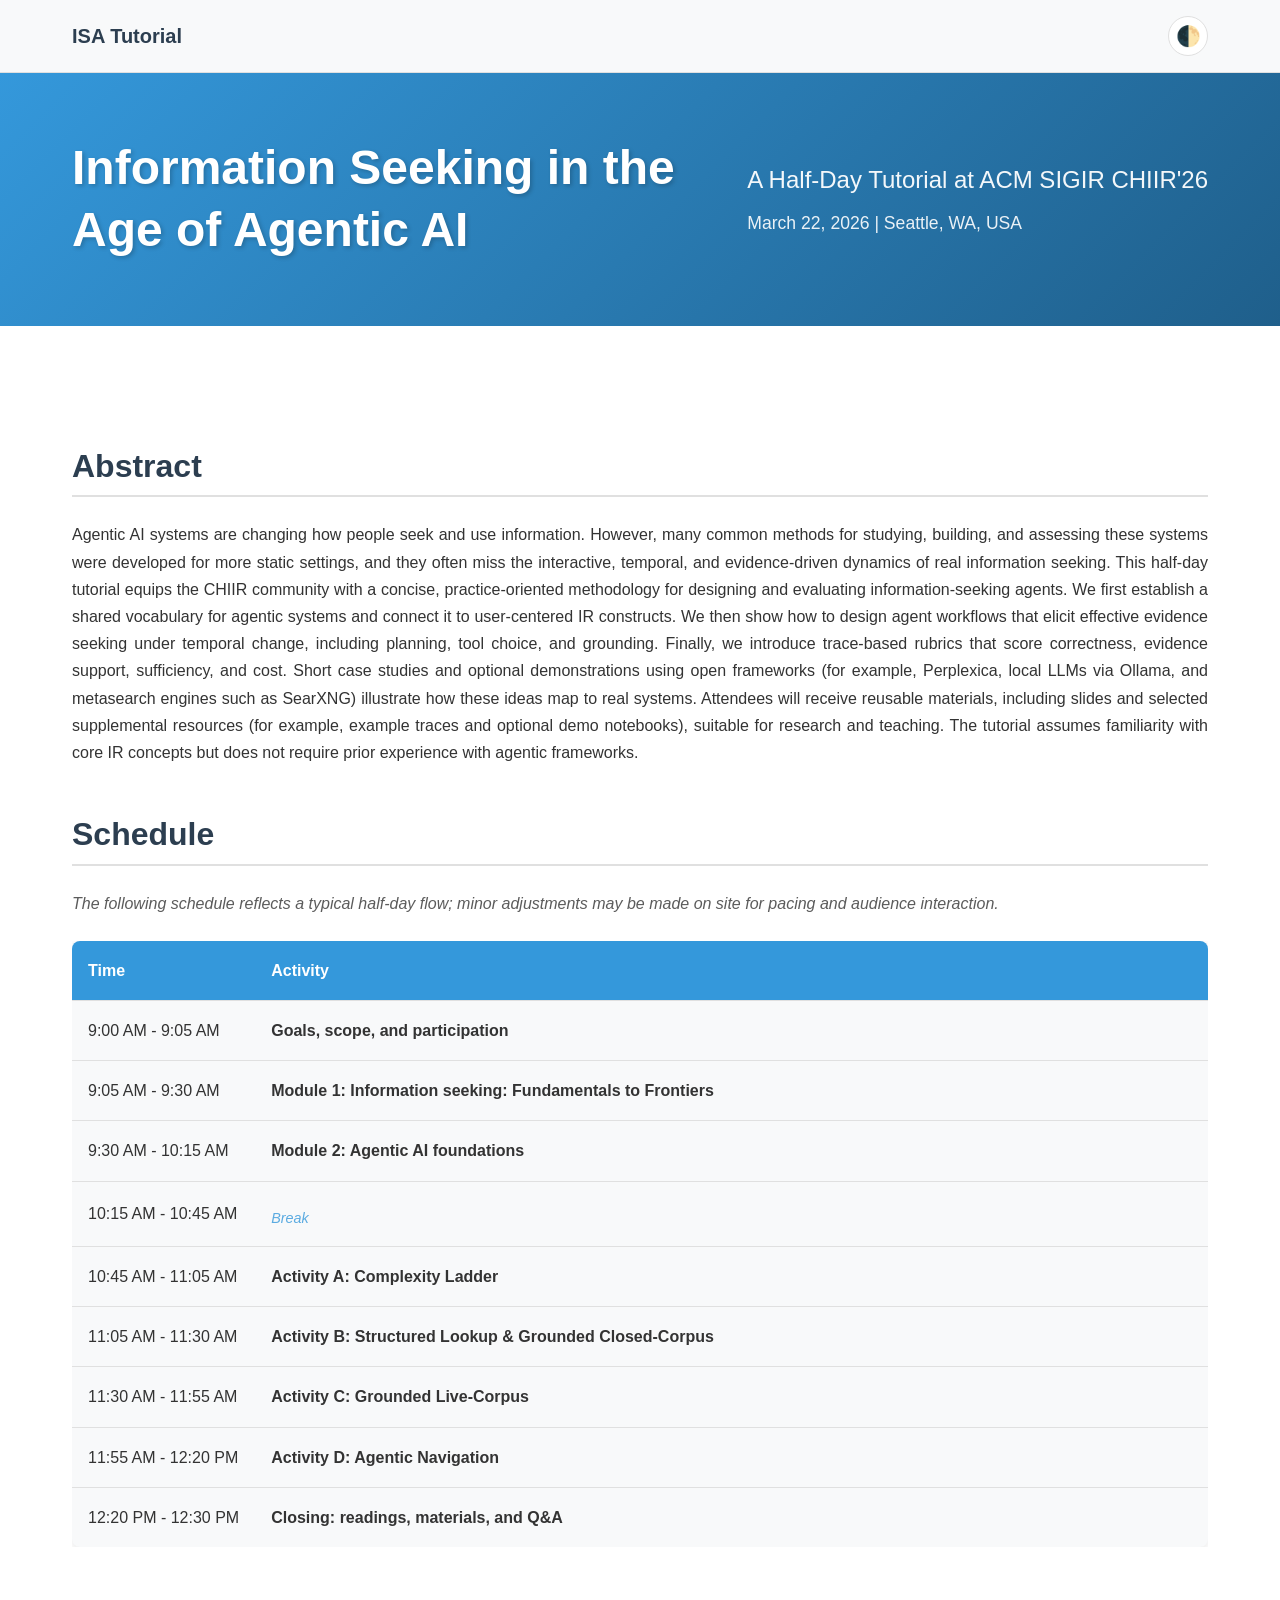
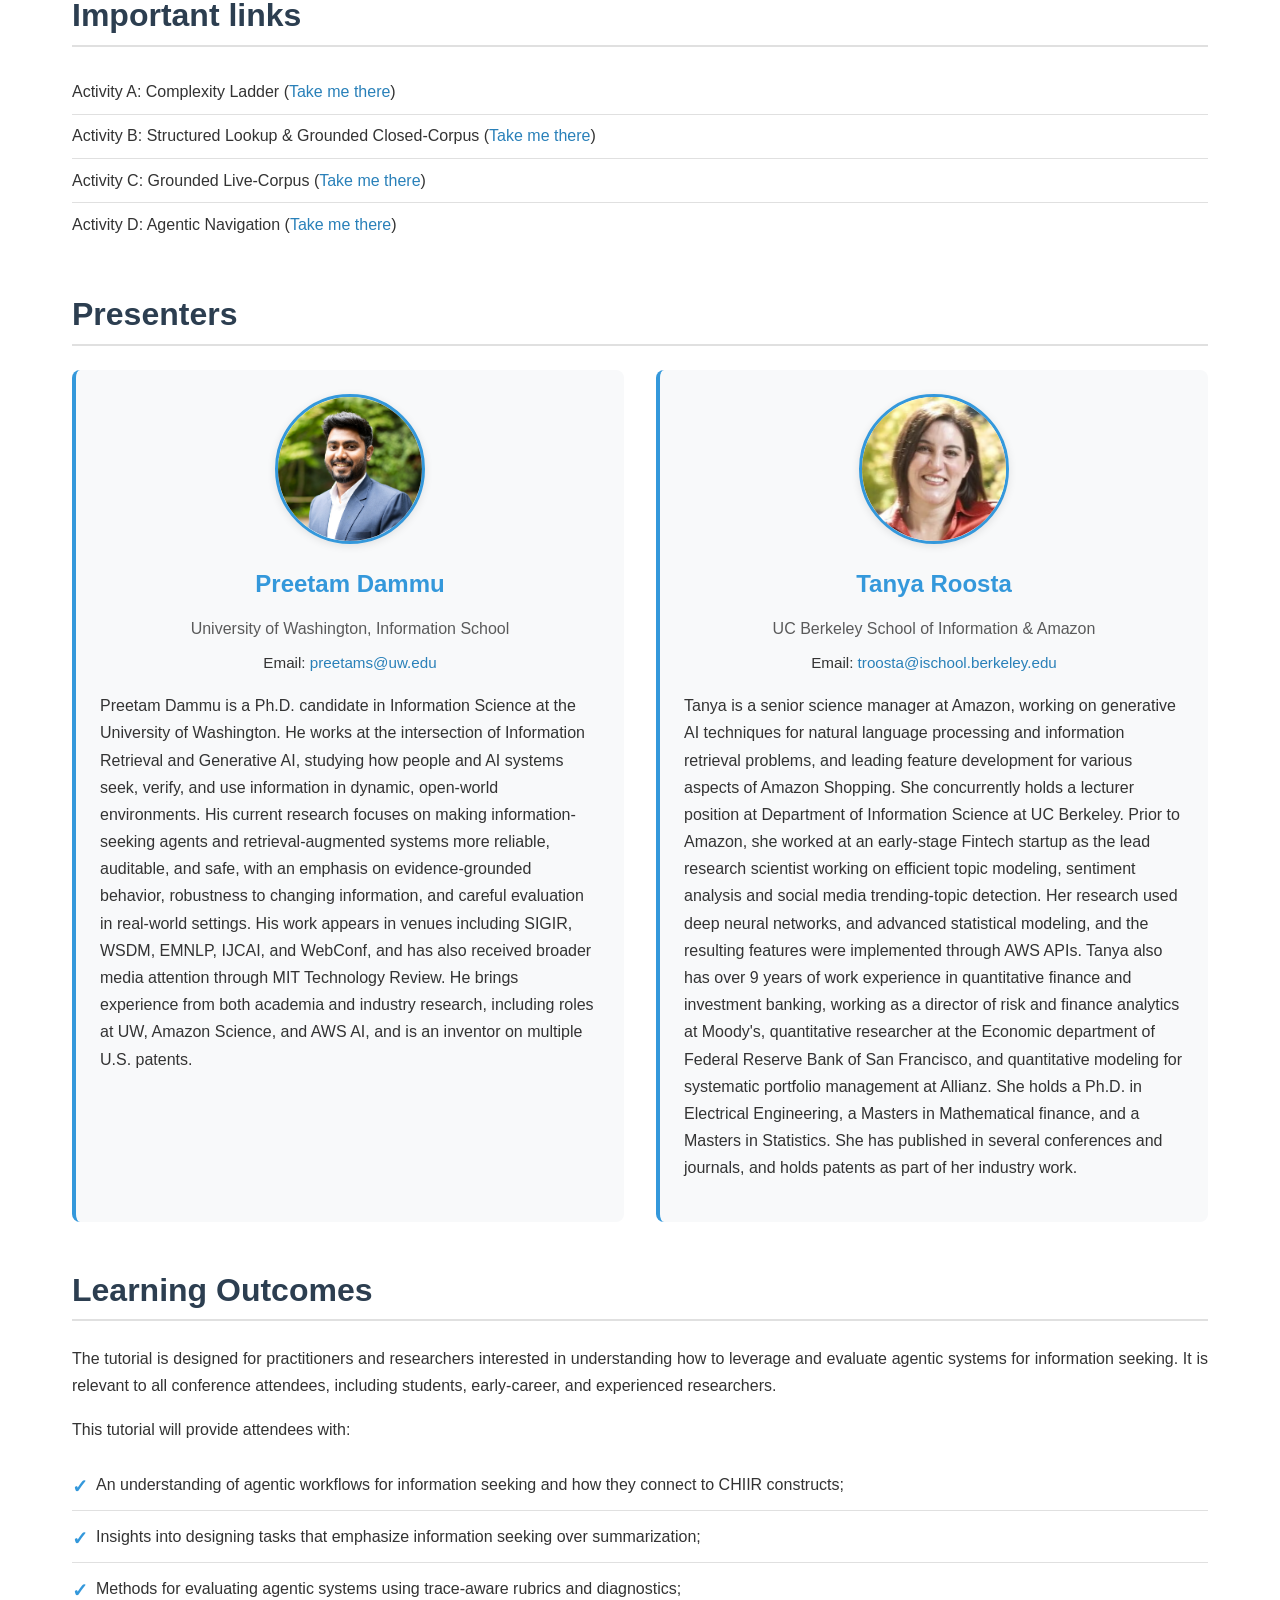
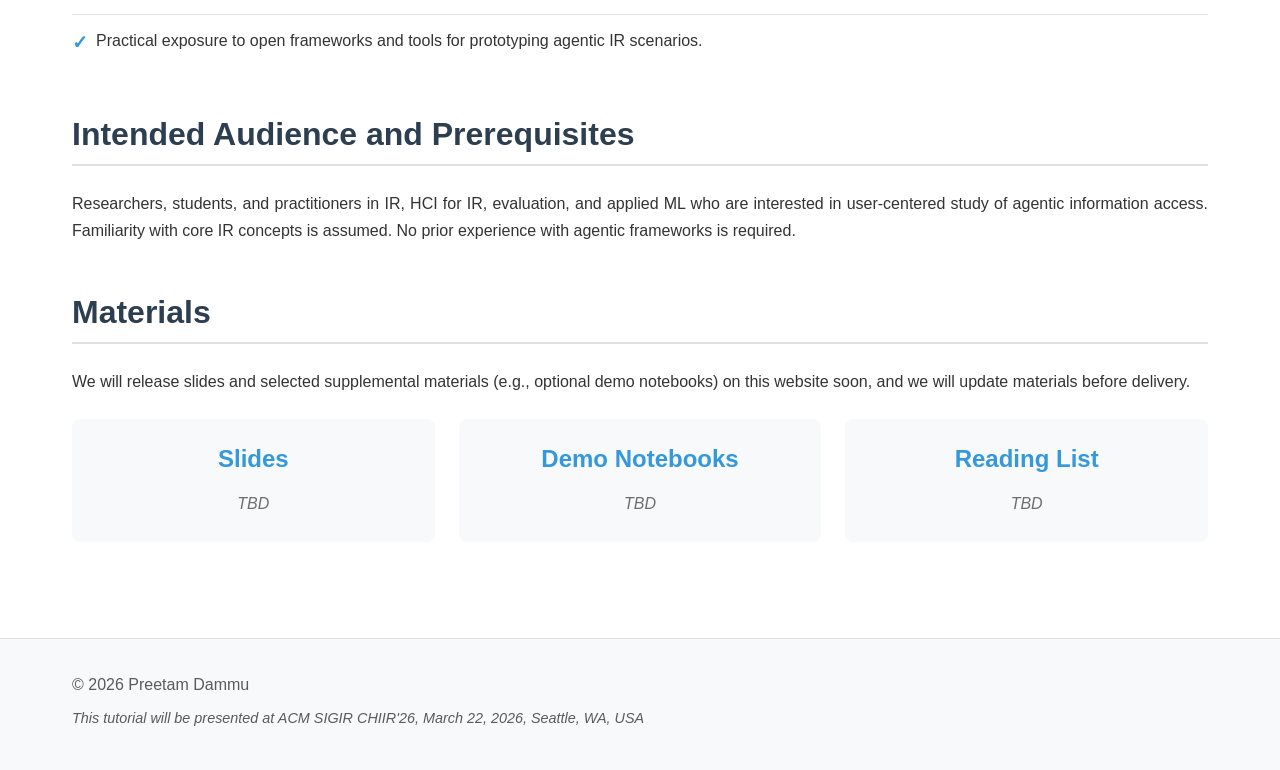
==== index.html @ a19566de "updates" ====
<!DOCTYPE html>
<html lang="en">
<head>
    <meta charset="UTF-8">
    <meta name="viewport" content="width=device-width, initial-scale=1.0">
    <meta name="description" content="Information Seeking in the Age of Agentic AI: A Half-Day Tutorial at ACM SIGIR CHIIR'26">
    <title>Information Seeking in the Age of Agentic AI | CHIIR'26 Tutorial</title>
    <link rel="stylesheet" href="css/style.css">
</head>
<body>
    <header>
        <nav class="navbar">
            <div class="container">
                <a href="index.html" class="logo">ISA Tutorial</a>
                <button class="theme-toggle" id="themeToggle" aria-label="Toggle dark mode">🌓</button>
            </div>
        </nav>
    </header>

    <main>
        <section class="hero">
            <div class="container">
                <div class="hero-content">
                    <div class="hero-left">
                        <h1>Information Seeking in the Age of Agentic AI</h1>
                    </div>
                    <div class="hero-right">
                        <p class="subtitle">A Half-Day Tutorial at ACM SIGIR CHIIR'26</p>
                        <p class="conference-info">March 22, 2026 | Seattle, WA, USA</p>
                    </div>
                </div>
            </div>
        </section>

        <section class="content">
            <div class="container">
                <section id="abstract" class="section">
                    <h2>Abstract</h2>
                    <p>Agentic AI systems are changing how people seek and use information. However, many common methods for studying, building, and assessing these systems were developed for more static settings, and they often miss the interactive, temporal, and evidence-driven dynamics of real information seeking. This half-day tutorial equips the CHIIR community with a concise, practice-oriented methodology for designing and evaluating information-seeking agents. We first establish a shared vocabulary for agentic systems and connect it to user-centered IR constructs. We then show how to design agent workflows that elicit effective evidence seeking under temporal change, including planning, tool choice, and grounding. Finally, we introduce trace-based rubrics that score correctness, evidence support, sufficiency, and cost. Short case studies and optional demonstrations using open frameworks (for example, Perplexica, local LLMs via Ollama, and metasearch engines such as SearXNG) illustrate how these ideas map to real systems. Attendees will receive reusable materials, including slides and selected supplemental resources (for example, example traces and optional demo notebooks), suitable for research and teaching. The tutorial assumes familiarity with core IR concepts but does not require prior experience with agentic frameworks.</p>
                </section>

                <section id="schedule" class="section">
                    <h2>Schedule</h2>
                    <p class="schedule-note">The following schedule reflects a typical half-day flow; minor adjustments may be made on site for pacing and audience interaction.</p>
                    <div class="schedule-table">
                        <table>
                            <thead>
                                <tr>
                                    <th>Time</th>
                                    <th>Activity</th>
                                </tr>
                            </thead>
                            <tbody>
                                <tr>
                                    <td>9:00 AM - 9:05 AM</td>
                                    <td><strong>Goals, scope, and participation</strong></td>
                                </tr>
                                <tr>
                                    <td>9:05 AM - 9:30 AM</td>
                                    <td><strong>Module 1: Information seeking: Fundamentals to Frontiers</strong></td>
                                </tr>
                                <tr>
                                    <td>9:30 AM - 10:15 AM</td>
                                    <td><strong>Module 2: Agentic AI foundations</strong></td>
                                </tr>
                                <tr>
                                    <td>10:15 AM - 10:45 AM</td>
                                    <td><em>Break</em></td>
                                </tr>
                                <tr>
                                    <td>10:45 AM - 11:05 AM</td>
                                    <td><strong>Activity A: Complexity Ladder</strong></td>
                                </tr>
                                <tr>
                                    <td>11:05 AM - 11:30 AM</td>
                                    <td><strong>Activity B: Structured Lookup &amp; Grounded Closed-Corpus</strong></td>
                                </tr>
                                <tr>
                                    <td>11:30 AM - 11:55 AM</td>
                                    <td><strong>Activity C: Grounded Live-Corpus</strong></td>
                                </tr>
                                <tr>
                                    <td>11:55 AM - 12:20 PM</td>
                                    <td><strong>Activity D: Agentic Navigation</strong></td>
                                </tr>
                                <tr>
                                    <td>12:20 PM - 12:30 PM</td>
                                    <td><strong>Closing: readings, materials, and Q&amp;A</strong></td>
                                </tr>
                            </tbody>
                        </table>
                    </div>
                </section>

                <section id="important-links" class="section">
                    <h2>Important links</h2>
                    <ul class="important-links-list">
                        <li>Activity A: Complexity Ladder (<a href="activity1.html" target="_blank" rel="noopener noreferrer">Take me there</a>)</li>
                        <li>Activity B: Structured Lookup &amp; Grounded Closed-Corpus (<a href="activity2.html" target="_blank" rel="noopener noreferrer">Take me there</a>)</li>
                        <li>Activity C: Grounded Live-Corpus (<a href="activity3.html" target="_blank" rel="noopener noreferrer">Take me there</a>)</li>
                        <li>Activity D: Agentic Navigation (<a href="activity4.html" target="_blank" rel="noopener noreferrer">Take me there</a>)</li>
                    </ul>
                </section>

                <section id="presenters" class="section">
                    <h2>Presenters</h2>
                    <div class="presenters-grid">
                        <div class="presenter">
                            <img src="bios/preetam_pic.jpg" alt="Preetam Dammu" class="presenter-photo">
                            <h3>Preetam Dammu</h3>
                            <p class="affiliation">University of Washington, Information School</p>
                            <p class="email">Email: <a href="mailto:preetams@uw.edu">preetams@uw.edu</a></p>
                            <p id="preetam-bio" class="bio-content">Preetam Dammu is a Ph.D. candidate in Information Science at the University of Washington. He works at the intersection of Information Retrieval and Generative AI, studying how people and AI systems seek, verify, and use information in dynamic, open-world environments. His current research focuses on making information-seeking agents and retrieval-augmented systems more reliable, auditable, and safe, with an emphasis on evidence-grounded behavior, robustness to changing information, and careful evaluation in real-world settings. His work appears in venues including SIGIR, WSDM, EMNLP, IJCAI, and WebConf, and has also received broader media attention through MIT Technology Review. He brings experience from both academia and industry research, including roles at UW, Amazon Science, and AWS AI, and is an inventor on multiple U.S. patents.</p>
                        </div>
                        <div class="presenter">
                            <img src="bios/tanya_pic.avif" alt="Tanya Roosta" class="presenter-photo">
                            <h3>Tanya Roosta</h3>
                            <p class="affiliation">UC Berkeley School of Information & Amazon</p>
                            <p class="email">Email: <a href="mailto:troosta@ischool.berkeley.edu">troosta@ischool.berkeley.edu</a></p>
                            <p id="tanya-bio" class="bio-content">Tanya is a senior science manager at Amazon, working on generative AI techniques for natural language processing and information retrieval problems, and leading feature development for various aspects of Amazon Shopping. She concurrently holds a lecturer position at Department of Information Science at UC Berkeley. Prior to Amazon, she worked at an early-stage Fintech startup as the lead research scientist working on efficient topic modeling, sentiment analysis and social media trending-topic detection. Her research used deep neural networks, and advanced statistical modeling, and the resulting features were implemented through AWS APIs. Tanya also has over 9 years of work experience in quantitative finance and investment banking, working as a director of risk and finance analytics at Moody's, quantitative researcher at the Economic department of Federal Reserve Bank of San Francisco, and quantitative modeling for systematic portfolio management at Allianz. She holds a Ph.D. in Electrical Engineering, a Masters in Mathematical finance, and a Masters in Statistics. She has published in several conferences and journals, and holds patents as part of her industry work.</p>
                        </div>
                    </div>
                </section>

                <section id="learning-outcomes" class="section">
                    <h2>Learning Outcomes</h2>
                    <p>The tutorial is designed for practitioners and researchers interested in understanding how to leverage and evaluate agentic systems for information seeking. It is relevant to all conference attendees, including students, early-career, and experienced researchers.</p>
                    <p>This tutorial will provide attendees with:</p>
                    <ul class="outcomes-list">
                        <li>An understanding of agentic workflows for information seeking and how they connect to CHIIR constructs;</li>
                        <li>Insights into designing tasks that emphasize information seeking over summarization;</li>
                        <li>Methods for evaluating agentic systems using trace-aware rubrics and diagnostics;</li>
                        <li>Practical exposure to open frameworks and tools for prototyping agentic IR scenarios.</li>
                    </ul>
                </section>

                <section id="audience" class="section">
                    <h2>Intended Audience and Prerequisites</h2>
                    <p>Researchers, students, and practitioners in IR, HCI for IR, evaluation, and applied ML who are interested in user-centered study of agentic information access. Familiarity with core IR concepts is assumed. No prior experience with agentic frameworks is required.</p>
                </section>

                <section id="materials" class="section">
                    <h2>Materials</h2>
                    <p>We will release slides and selected supplemental materials (e.g., optional demo notebooks) on this website soon, and we will update materials before delivery.</p>
                    <div class="materials-list">
                        <div class="material-item">
                            <h3>Slides</h3>
                            <p><em>TBD</em></p>
                        </div>
                        <div class="material-item">
                            <h3>Demo Notebooks</h3>
                            <p><em>TBD</em></p>
                        </div>
                        <div class="material-item">
                            <h3>Reading List</h3>
                            <p><em>TBD</em></p>
                        </div>
                    </div>
                </section>
            </div>
        </section>
    </main>

    <footer>
        <div class="container">
            <p>&copy; 2026 Preetam Dammu</p>
            <p class="acknowledgment">This tutorial will be presented at ACM SIGIR CHIIR'26, March 22, 2026, Seattle, WA, USA</p>
        </div>
    </footer>

    <script>
        // Dark mode toggle
        const themeToggle = document.getElementById('themeToggle');
        const prefersDark = window.matchMedia('(prefers-color-scheme: dark)').matches;
        const storedTheme = localStorage.getItem('theme');
        
        // Set initial theme
        if (storedTheme) {
            document.body.classList.toggle('dark-mode', storedTheme === 'dark');
        } else if (prefersDark) {
            document.body.classList.add('dark-mode');
        }
        
        themeToggle.addEventListener('click', () => {
            document.body.classList.toggle('dark-mode');
            const isDark = document.body.classList.contains('dark-mode');
            localStorage.setItem('theme', isDark ? 'dark' : 'light');
        });

    </script>
</body>
</html>
---- css/style.css ----
/* CSS Variables for theming */
:root {
    --primary-color: #2c3e50;
    --secondary-color: #3498db;
    --accent-color: #e74c3c;
    --text-color: #333;
    --bg-color: #ffffff;
    --bg-secondary: #f8f9fa;
    --border-color: #e0e0e0;
    --link-color: #2980b9;
    --link-hover: #1f5f8b;
    --shadow: rgba(0, 0, 0, 0.1);
    --shadow-hover: rgba(0, 0, 0, 0.15);
    --transition: all 0.3s ease;
}

/* Dark mode variables */
.dark-mode {
    --primary-color: #ecf0f1;
    --secondary-color: #3498db;
    --accent-color: #e74c3c;
    --text-color: #e0e0e0;
    --bg-color: #1a1a1a;
    --bg-secondary: #2d2d2d;
    --border-color: #404040;
    --link-color: #5dade2;
    --link-hover: #85c1e9;
    --shadow: rgba(0, 0, 0, 0.3);
    --shadow-hover: rgba(0, 0, 0, 0.4);
}

/* Reset and base styles */
* {
    margin: 0;
    padding: 0;
    box-sizing: border-box;
}

html {
    scroll-behavior: smooth;
}

body {
    font-family: -apple-system, BlinkMacSystemFont, 'Segoe UI', 'Roboto', 'Oxygen', 'Ubuntu', 'Cantarell', 'Fira Sans', 'Droid Sans', 'Helvetica Neue', sans-serif;
    line-height: 1.7;
    color: var(--text-color);
    background-color: var(--bg-color);
    transition: background-color 0.3s ease, color 0.3s ease;
}

/* Typography */
h1, h2, h3, h4, h5, h6 {
    color: var(--primary-color);
    font-weight: 600;
    line-height: 1.3;
    margin-bottom: 1rem;
    transition: color 0.3s ease;
}

h1 {
    font-size: 2.5rem;
    margin-bottom: 0.5rem;
}

h2 {
    font-size: 2rem;
    margin-top: 2.5rem;
    margin-bottom: 1.5rem;
    padding-bottom: 0.5rem;
    border-bottom: 2px solid var(--border-color);
}

h3 {
    font-size: 1.5rem;
    margin-top: 1.5rem;
    margin-bottom: 1rem;
}

p {
    margin-bottom: 1rem;
    text-align: justify;
}

a {
    color: var(--link-color);
    text-decoration: none;
    transition: var(--transition);
}

a:hover {
    color: var(--link-hover);
    text-decoration: underline;
}

em {
    font-style: italic;
    color: var(--secondary-color);
}

/* Container */
.container {
    max-width: 1200px;
    margin: 0 auto;
    padding: 0 2rem;
}

/* Navigation */
.navbar {
    background-color: var(--bg-secondary);
    border-bottom: 1px solid var(--border-color);
    padding: 1rem 0;
    position: sticky;
    top: 0;
    z-index: 100;
    backdrop-filter: blur(10px);
    transition: var(--transition);
}

.navbar .container {
    display: flex;
    justify-content: space-between;
    align-items: center;
}

.logo {
    font-size: 1.25rem;
    font-weight: 700;
    color: var(--primary-color);
    text-decoration: none;
}

.theme-toggle {
    background: var(--bg-color);
    border: 1px solid var(--border-color);
    border-radius: 50%;
    width: 2.5rem;
    height: 2.5rem;
    font-size: 1.25rem;
    cursor: pointer;
    transition: var(--transition);
    display: flex;
    align-items: center;
    justify-content: center;
}

.theme-toggle:hover {
    background: var(--bg-secondary);
    transform: rotate(15deg);
}

/* Hero section */
.hero {
    background: linear-gradient(135deg, var(--secondary-color) 0%, #1f5f8b 100%);
    color: white;
    padding: 4rem 0;
    margin-bottom: 3rem;
}

.hero-content {
    display: flex;
    justify-content: space-between;
    align-items: center;
    gap: 3rem;
}

.hero-left {
    flex: 1;
}

.hero-right {
    flex: 0 0 auto;
    text-align: right;
}

.hero h1 {
    color: white;
    font-size: 3rem;
    margin-bottom: 0;
    text-shadow: 2px 2px 4px rgba(0, 0, 0, 0.2);
}

.hero .subtitle {
    font-size: 1.5rem;
    margin-bottom: 0.5rem;
    opacity: 0.95;
}

.hero .conference-info {
    font-size: 1.1rem;
    opacity: 0.9;
    margin-bottom: 0;
}

/* Content sections */
.content {
    padding: 2rem 0;
}

.section {
    margin-bottom: 3rem;
}

.section:last-child {
    margin-bottom: 0;
}

/* Presenters grid */
.presenters-grid {
    display: grid;
    grid-template-columns: repeat(auto-fit, minmax(300px, 1fr));
    gap: 2rem;
    margin-top: 1.5rem;
}

.presenter {
    background: var(--bg-secondary);
    padding: 1.5rem;
    border-radius: 8px;
    border-left: 4px solid var(--secondary-color);
    transition: var(--transition);
    text-align: center;
}

.presenter:hover {
    box-shadow: 0 4px 12px var(--shadow);
    transform: translateY(-2px);
}

.presenter-photo {
    width: 150px;
    height: 150px;
    border-radius: 50%;
    object-fit: cover;
    display: block;
    margin: 0 auto 1.5rem auto;
    border: 3px solid var(--secondary-color);
    box-shadow: 0 2px 8px var(--shadow);
}

.presenter h3 {
    margin-top: 0;
    color: var(--secondary-color);
    text-align: center;
}

.presenter .affiliation {
    font-weight: 500;
    color: var(--text-color);
    opacity: 0.8;
    margin-bottom: 0.5rem;
    text-align: center;
}

.presenter .email {
    margin-bottom: 1rem;
    font-size: 0.95rem;
    text-align: center;
}

.presenter .bio-content {
    text-align: left;
}

/* Learning outcomes */
.outcomes-list {
    list-style: none;
    padding-left: 0;
    margin-top: 1rem;
}

.outcomes-list li {
    padding: 0.75rem 0;
    padding-left: 1.5rem;
    position: relative;
    border-bottom: 1px solid var(--border-color);
}

.outcomes-list li:last-child {
    border-bottom: none;
}

.outcomes-list li::before {
    content: "✓";
    position: absolute;
    left: 0;
    color: var(--secondary-color);
    font-weight: bold;
    font-size: 1.2rem;
}

/* Important links */
.important-links-list {
    list-style: none;
    padding-left: 0;
    margin: 1rem 0 0;
}

.important-links-list li {
    padding: 0.6rem 0;
    border-bottom: 1px solid var(--border-color);
    line-height: 1.5;
}

.important-links-list li:last-child {
    border-bottom: none;
}

/* Modules */
.module {
    background: var(--bg-secondary);
    padding: 1.5rem;
    margin-bottom: 1.5rem;
    border-radius: 8px;
    border-left: 4px solid var(--secondary-color);
    transition: var(--transition);
}

.module:hover {
    box-shadow: 0 2px 8px var(--shadow);
}

.module h3 {
    margin-top: 0;
    color: var(--secondary-color);
}

/* Schedule table */
.schedule-note {
    margin-bottom: 1.5rem;
    font-style: italic;
    color: var(--text-color);
    opacity: 0.8;
}

.schedule-table {
    overflow-x: auto;
    margin-top: 1.5rem;
}

table {
    width: 100%;
    border-collapse: collapse;
    background: var(--bg-secondary);
    border-radius: 8px;
    overflow: hidden;
    box-shadow: 0 2px 8px var(--shadow);
}

thead {
    background: var(--secondary-color);
    color: white;
}

th {
    padding: 1rem;
    text-align: left;
    font-weight: 600;
}

td {
    padding: 1rem;
    border-top: 1px solid var(--border-color);
}

tbody tr {
    transition: var(--transition);
}

tbody tr:hover {
    background: var(--bg-color);
}

tbody tr td:first-child {
    font-weight: 500;
    white-space: nowrap;
    width: 150px;
}

tbody em {
    display: block;
    margin-top: 0.5rem;
    font-size: 0.9rem;
    opacity: 0.8;
    font-style: italic;
}

/* Activities */
.activity {
    background: var(--bg-secondary);
    padding: 1.5rem;
    margin-bottom: 1.5rem;
    border-radius: 8px;
    border-left: 4px solid var(--accent-color);
}

.activity h3 {
    margin-top: 0;
    color: var(--accent-color);
}

/* Materials */
.materials-list {
    display: grid;
    grid-template-columns: repeat(auto-fit, minmax(250px, 1fr));
    gap: 1.5rem;
    margin-top: 1.5rem;
}

.material-item {
    background: var(--bg-secondary);
    padding: 1.5rem;
    border-radius: 8px;
    text-align: center;
    transition: var(--transition);
}

.material-item:hover {
    box-shadow: 0 4px 12px var(--shadow);
    transform: translateY(-2px);
}

.material-item h3 {
    margin-top: 0;
    color: var(--secondary-color);
}

.material-item p {
    margin-bottom: 0;
    text-align: center;
}

.material-item em {
    color: var(--text-color);
    opacity: 0.7;
    display: block;
    text-align: center;
}

/* Footer */
footer {
    background: var(--bg-secondary);
    border-top: 1px solid var(--border-color);
    padding: 2rem 0;
    margin-top: 4rem;
    text-align: center;
}

footer p {
    margin-bottom: 0.5rem;
    color: var(--text-color);
    opacity: 0.8;
}

footer .acknowledgment {
    font-size: 0.9rem;
    font-style: italic;
}

/* Responsive design */
@media (max-width: 768px) {
    .container {
        padding: 0 1rem;
    }

    .hero-content {
        flex-direction: column;
        text-align: center;
        gap: 2rem;
    }

    .hero-right {
        text-align: center;
    }

    .hero h1 {
        font-size: 2rem;
    }

    .hero .subtitle {
        font-size: 1.25rem;
    }

    h2 {
        font-size: 1.75rem;
    }

    h3 {
        font-size: 1.25rem;
    }

    .presenters-grid {
        grid-template-columns: 1fr;
    }

    .presenter-photo {
        width: 120px;
        height: 120px;
    }

    .materials-list {
        grid-template-columns: 1fr;
    }

    table {
        font-size: 0.9rem;
    }

    tbody tr td:first-child {
        width: 100px;
    }
}

@media (max-width: 480px) {
    .hero {
        padding: 2rem 0;
    }

    .hero h1 {
        font-size: 1.75rem;
    }

    .hero .subtitle {
        font-size: 1.1rem;
    }

    table {
        font-size: 0.85rem;
    }

    th, td {
        padding: 0.75rem 0.5rem;
    }
}

/* Print styles */
@media print {
    .navbar,
    .theme-toggle,
    footer {
        display: none;
    }

    .hero {
        background: white;
        color: black;
        border-bottom: 2px solid black;
    }

    .hero h1 {
        color: black;
        text-shadow: none;
    }

    a {
        color: black;
        text-decoration: underline;
    }
}
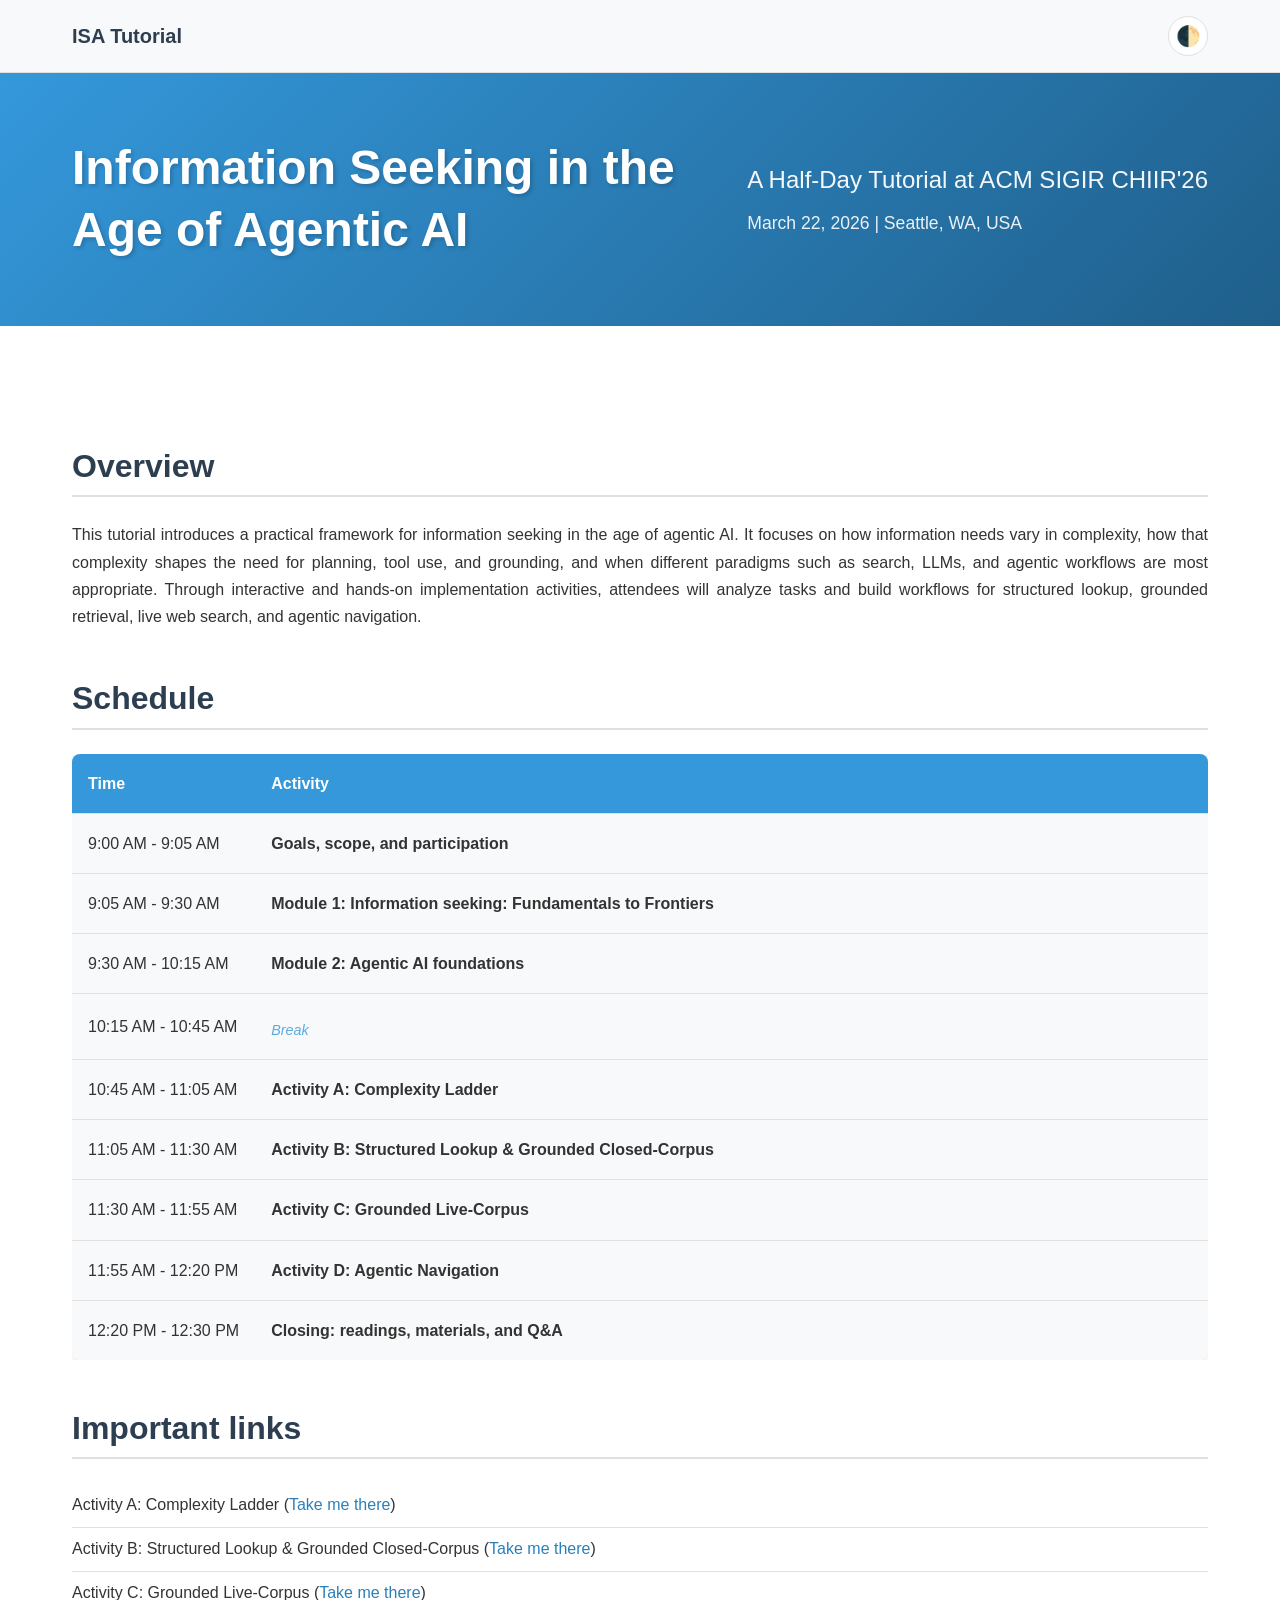
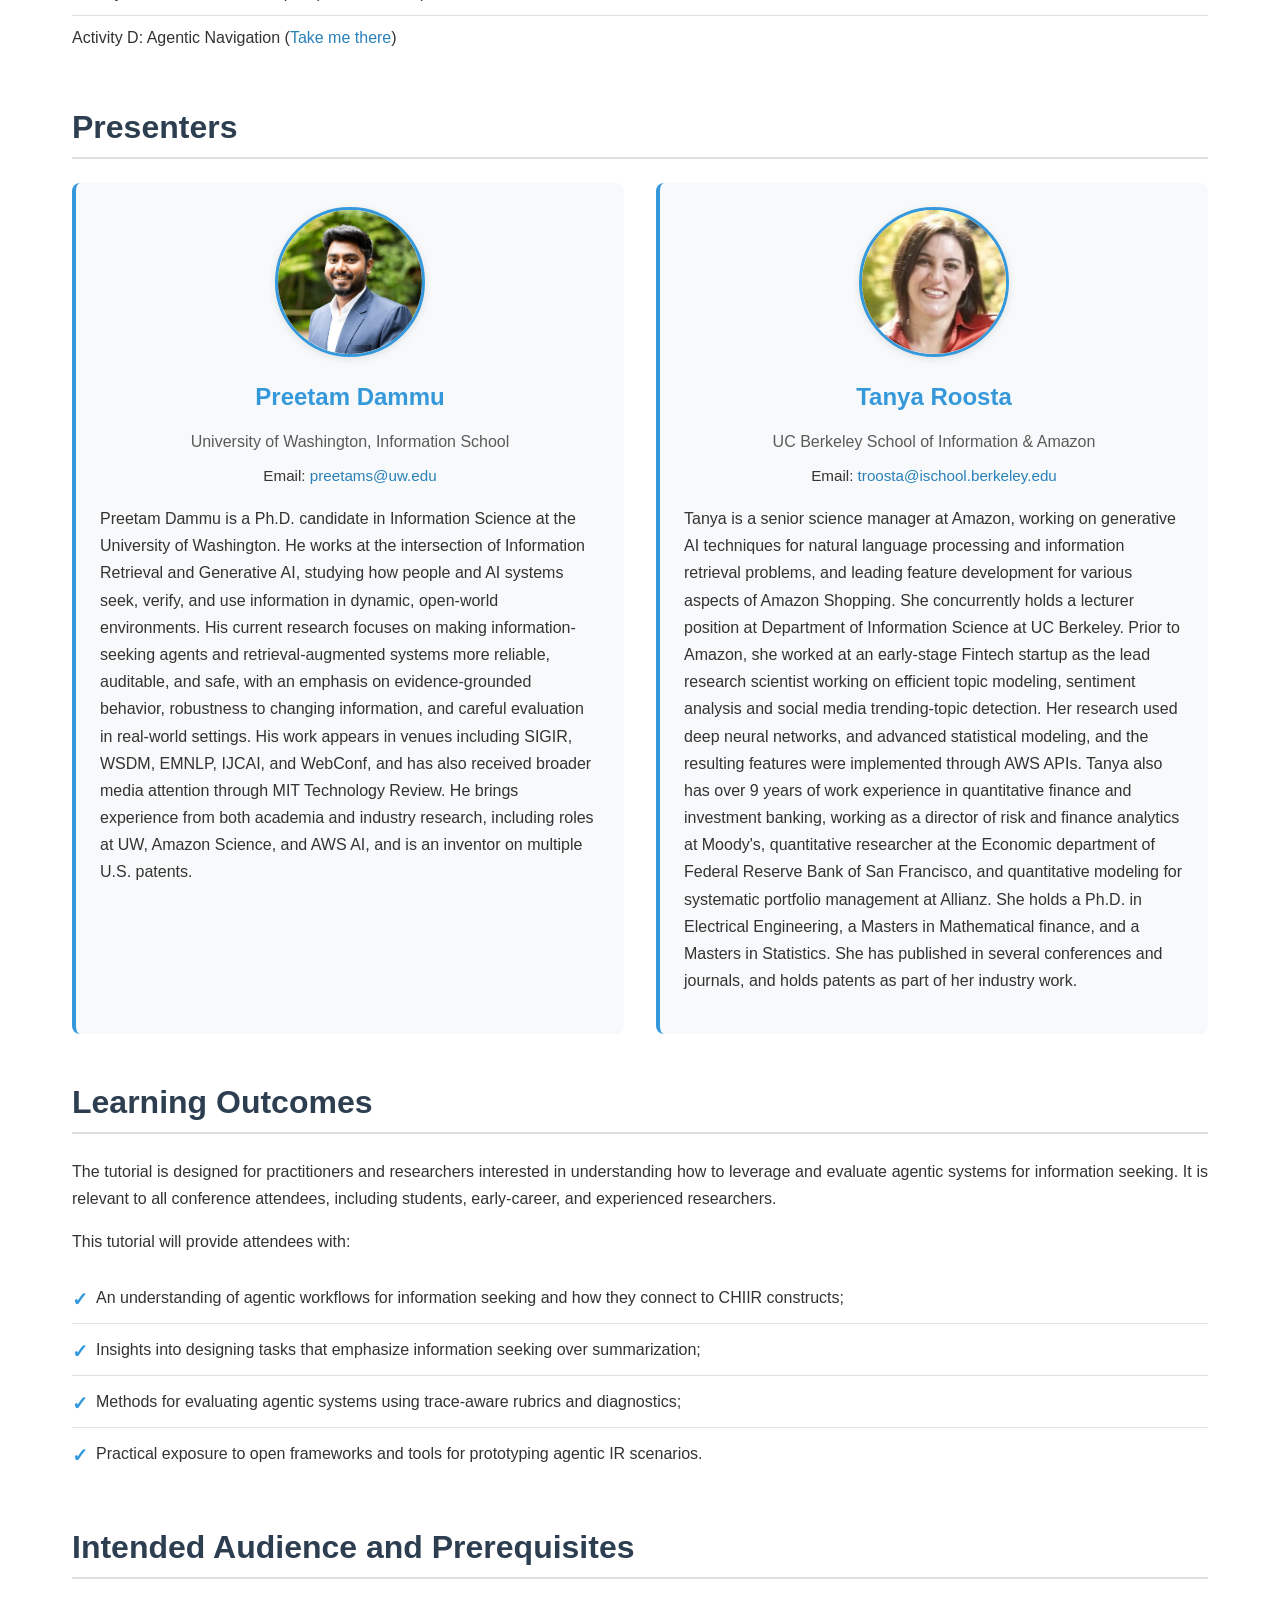
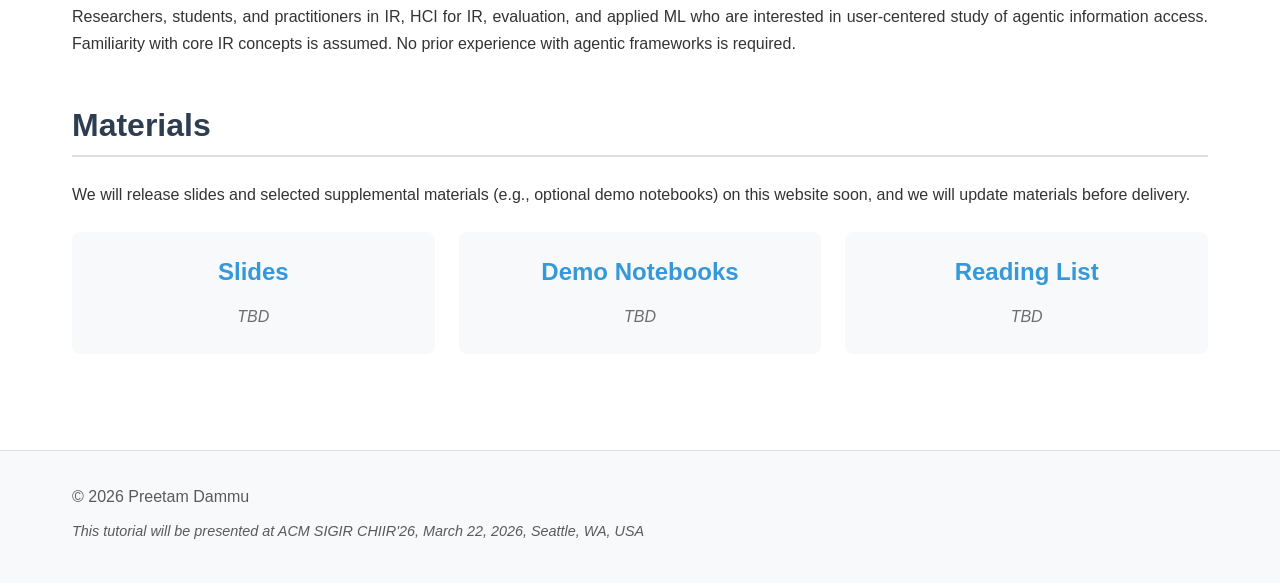
==== commit 94a88520: "updates" ====
--- a/index.html
+++ b/index.html
@@ -35,13 +35,12 @@
         <section class="content">
             <div class="container">
                 <section id="abstract" class="section">
-                    <h2>Abstract</h2>
-                    <p>Agentic AI systems are changing how people seek and use information. However, many common methods for studying, building, and assessing these systems were developed for more static settings, and they often miss the interactive, temporal, and evidence-driven dynamics of real information seeking. This half-day tutorial equips the CHIIR community with a concise, practice-oriented methodology for designing and evaluating information-seeking agents. We first establish a shared vocabulary for agentic systems and connect it to user-centered IR constructs. We then show how to design agent workflows that elicit effective evidence seeking under temporal change, including planning, tool choice, and grounding. Finally, we introduce trace-based rubrics that score correctness, evidence support, sufficiency, and cost. Short case studies and optional demonstrations using open frameworks (for example, Perplexica, local LLMs via Ollama, and metasearch engines such as SearXNG) illustrate how these ideas map to real systems. Attendees will receive reusable materials, including slides and selected supplemental resources (for example, example traces and optional demo notebooks), suitable for research and teaching. The tutorial assumes familiarity with core IR concepts but does not require prior experience with agentic frameworks.</p>
+                    <h2>Overview</h2>
+                    <p>This tutorial introduces a practical framework for information seeking in the age of agentic AI. It focuses on how information needs vary in complexity, how that complexity shapes the need for planning, tool use, and grounding, and when different paradigms such as search, LLMs, and agentic workflows are most appropriate. Through interactive and hands-on implementation activities, attendees will analyze tasks and build workflows for structured lookup, grounded retrieval, live web search, and agentic navigation.</p>
                 </section>
 
                 <section id="schedule" class="section">
                     <h2>Schedule</h2>
-                    <p class="schedule-note">The following schedule reflects a typical half-day flow; minor adjustments may be made on site for pacing and audience interaction.</p>
                     <div class="schedule-table">
                         <table>
                             <thead>
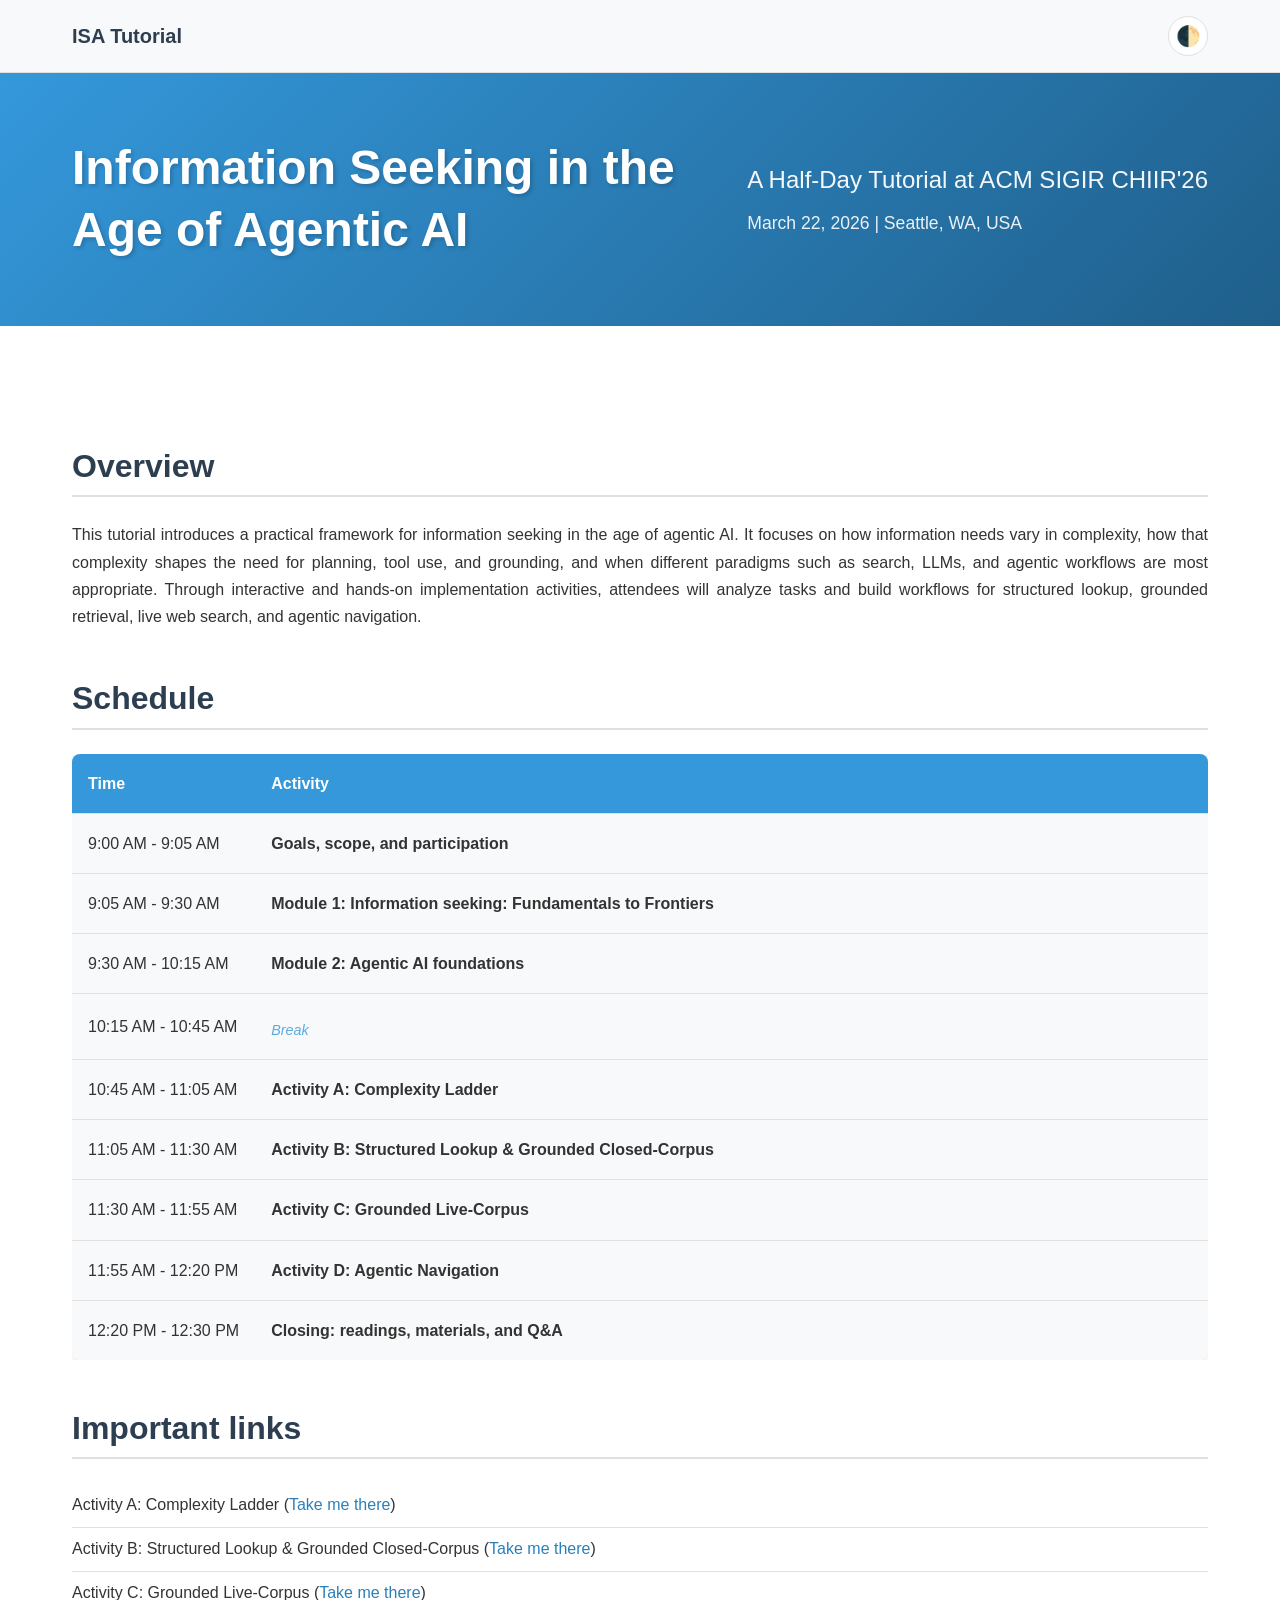
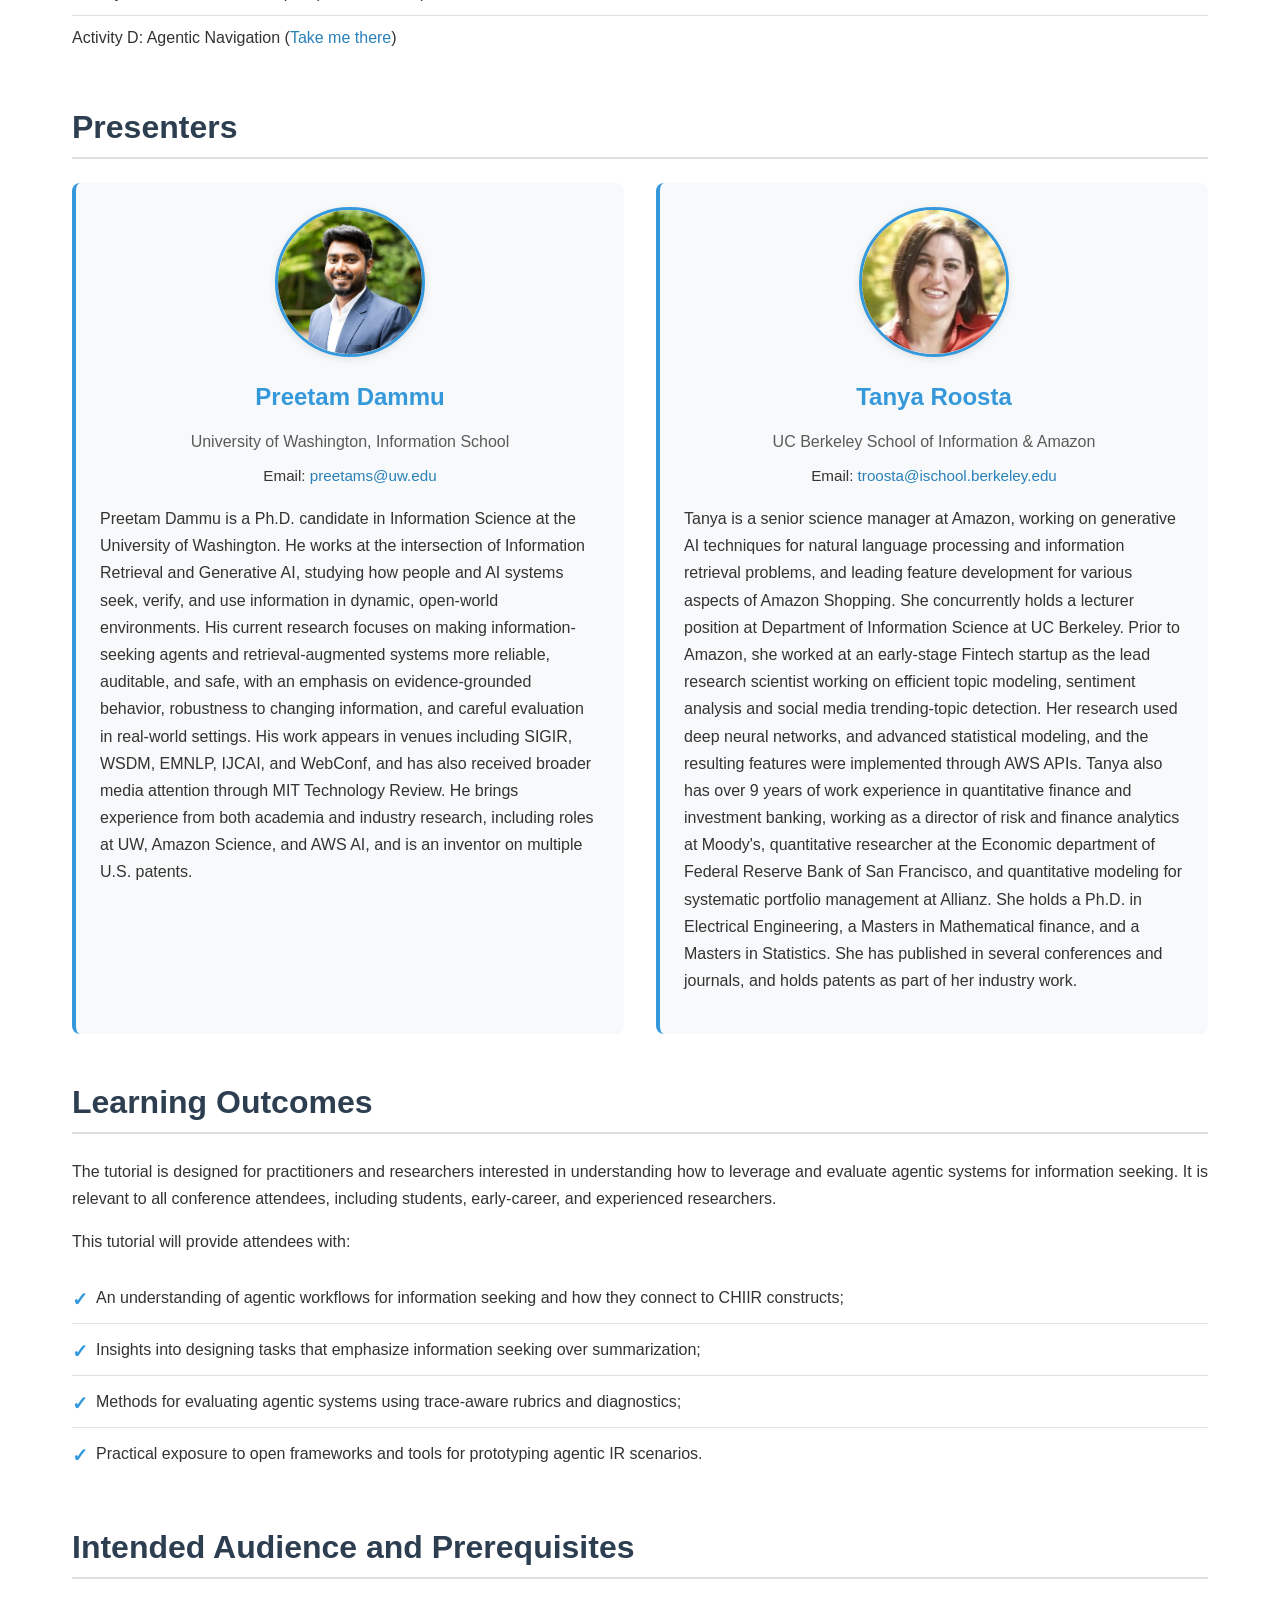
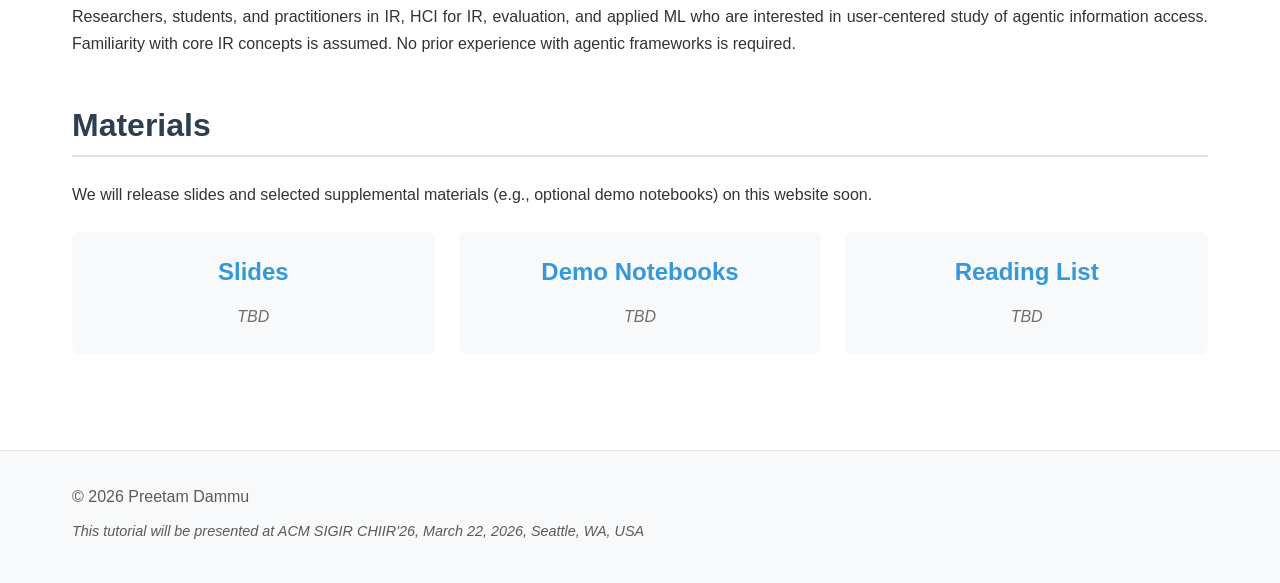
==== commit c663d3e2: "Added Activity 2" ====
--- a/index.html
+++ b/index.html
@@ -140,7 +140,7 @@
 
                 <section id="materials" class="section">
                     <h2>Materials</h2>
-                    <p>We will release slides and selected supplemental materials (e.g., optional demo notebooks) on this website soon, and we will update materials before delivery.</p>
+                    <p>We will release slides and selected supplemental materials (e.g., optional demo notebooks) on this website soon.</p>
                     <div class="materials-list">
                         <div class="material-item">
                             <h3>Slides</h3>
--- a/css/style.css
+++ b/css/style.css
@@ -436,6 +436,33 @@
     text-align: center;
 }
 
+/* Activity launch bar (Colab badge + runtime note) */
+.activity-launch {
+    display: flex;
+    align-items: center;
+    gap: 1rem;
+    margin: 1.5rem 0 2rem;
+    flex-wrap: wrap;
+}
+
+.colab-badge-link {
+    display: inline-flex;
+    align-items: center;
+    text-decoration: none;
+    transition: var(--transition);
+}
+
+.colab-badge-link:hover {
+    opacity: 0.85;
+    transform: translateY(-1px);
+}
+
+.activity-runtime {
+    font-size: 0.9rem;
+    color: var(--text-color);
+    opacity: 0.75;
+}
+
 /* Footer */
 footer {
     background: var(--bg-secondary);
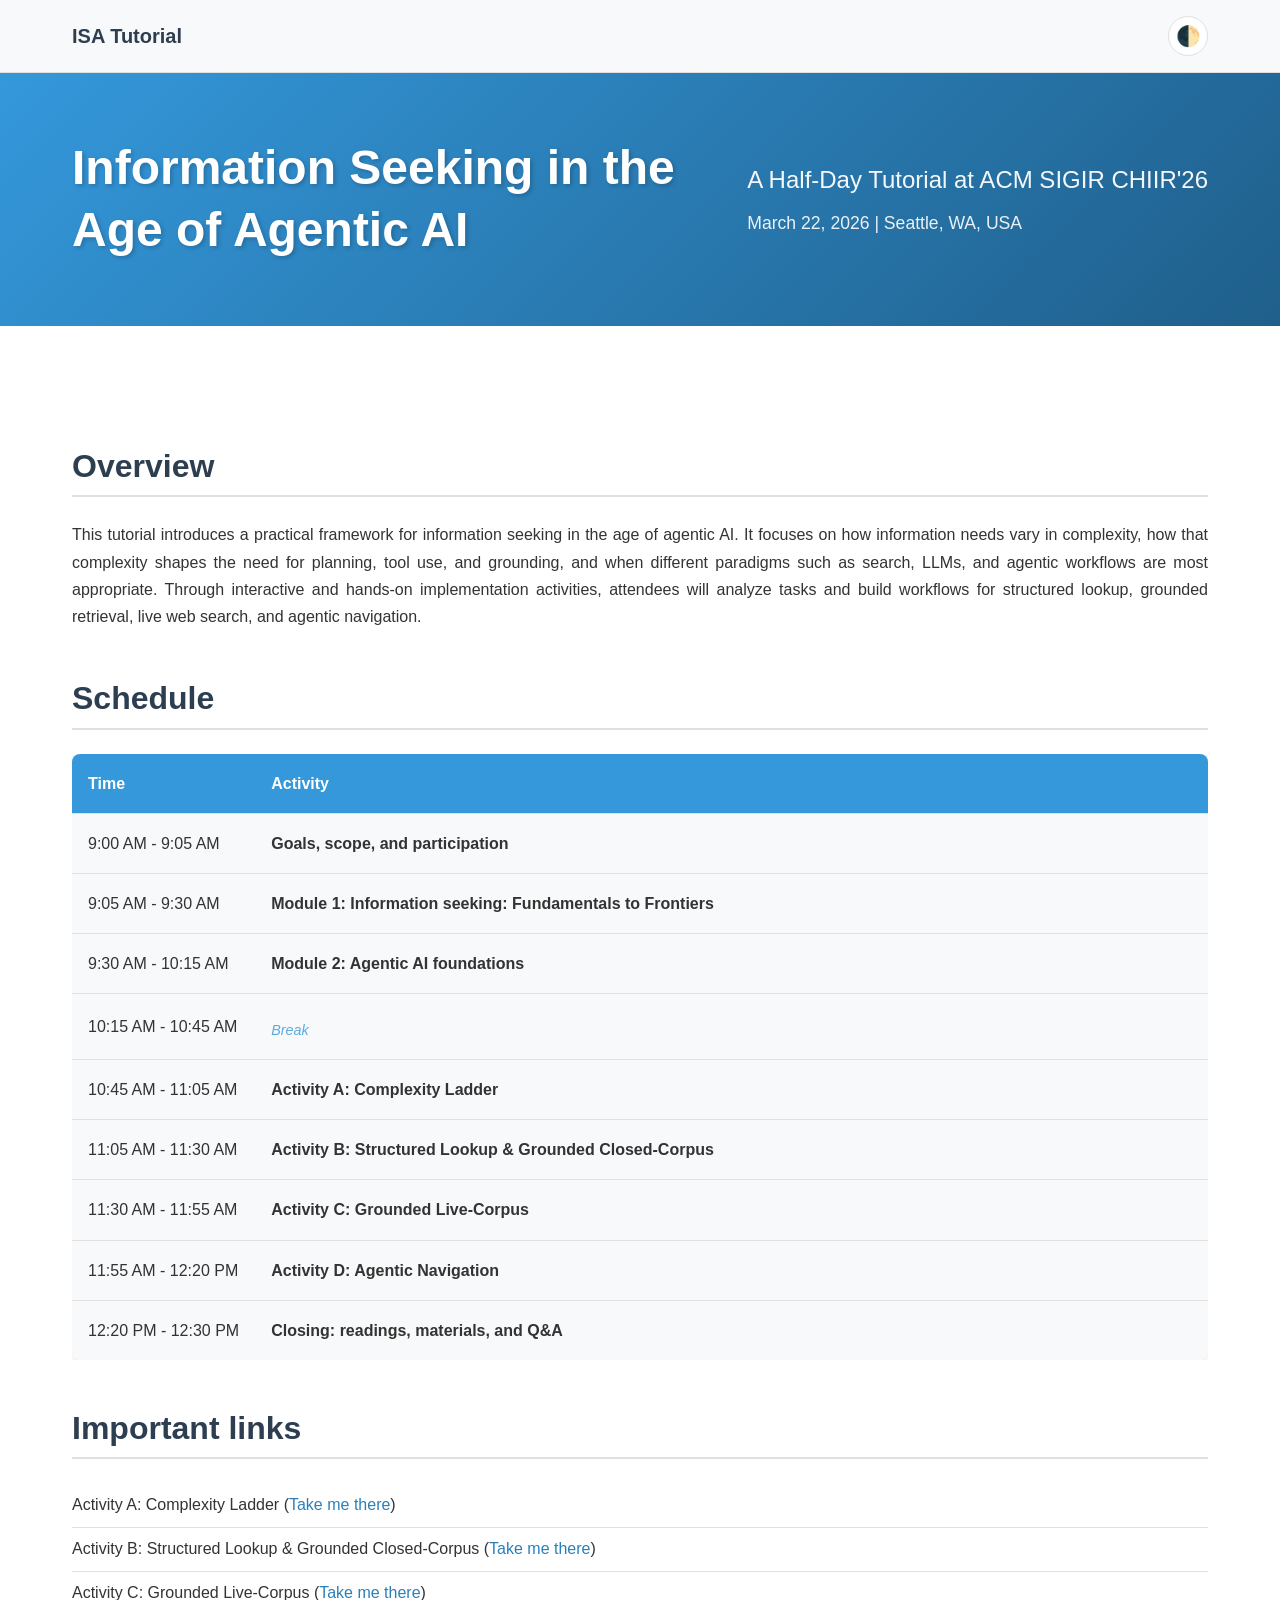
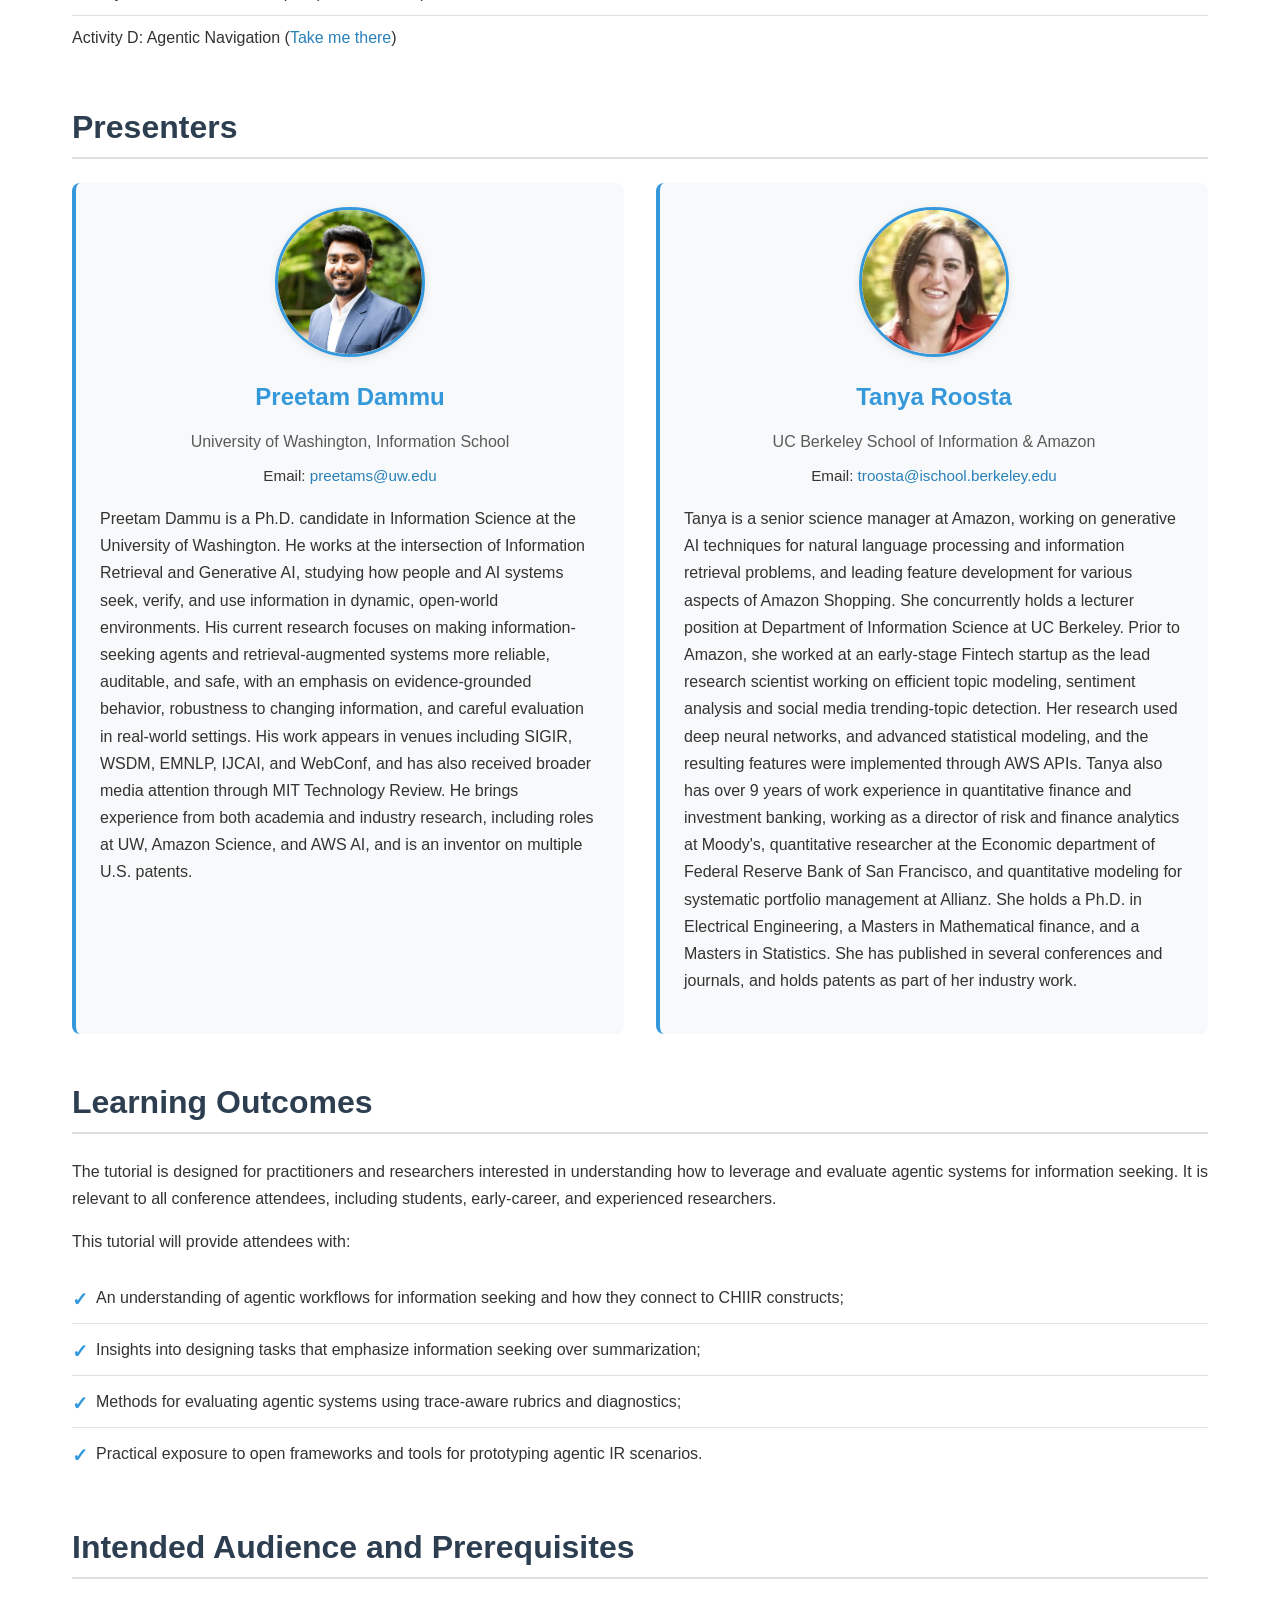
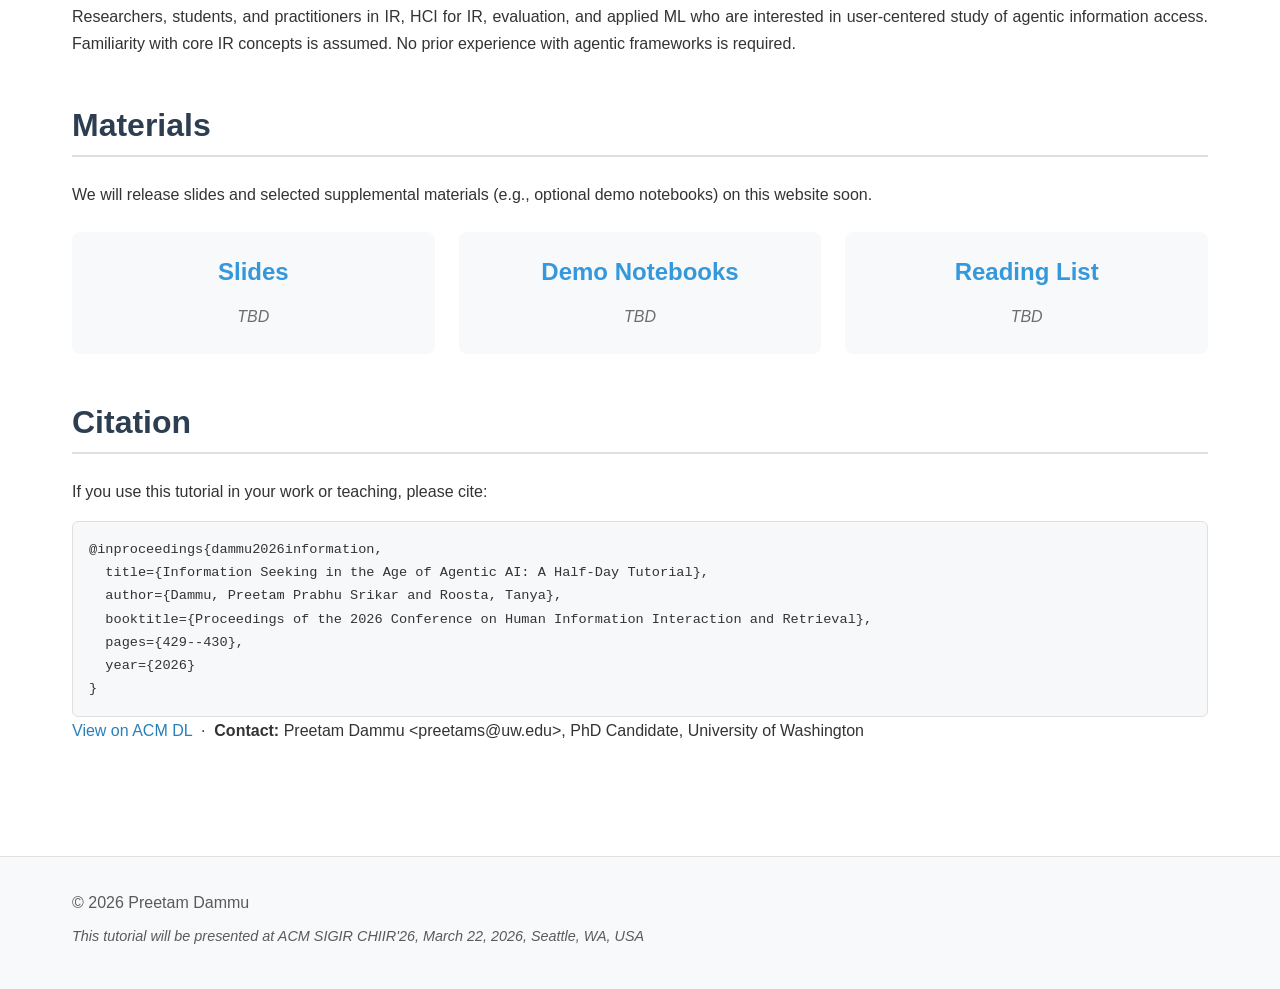
==== commit e6b11dbc: "updates" ====
--- a/index.html
+++ b/index.html
@@ -156,6 +156,24 @@
                         </div>
                     </div>
                 </section>
+
+                <section id="citation" class="section">
+                    <h2>Citation</h2>
+                    <p>If you use this tutorial in your work or teaching, please cite:</p>
+                    <pre style="background:var(--card-bg,#f6f8fa);border:1px solid var(--border-color,#d0d7de);border-radius:6px;padding:1rem;font-size:0.85rem;overflow-x:auto;">@inproceedings{dammu2026information,
+  title={Information Seeking in the Age of Agentic AI: A Half-Day Tutorial},
+  author={Dammu, Preetam Prabhu Srikar and Roosta, Tanya},
+  booktitle={Proceedings of the 2026 Conference on Human Information Interaction and Retrieval},
+  pages={429--430},
+  year={2026}
+}</pre>
+                    <p>
+                        <a href="https://dl.acm.org/doi/abs/10.1145/3786304.3787893"
+                           target="_blank" rel="noopener">View on ACM DL</a>
+                        &nbsp;&middot;&nbsp;
+                        <strong>Contact:</strong> Preetam Dammu &lt;preetams@uw.edu&gt;, PhD Candidate, University of Washington
+                    </p>
+                </section>
             </div>
         </section>
     </main>
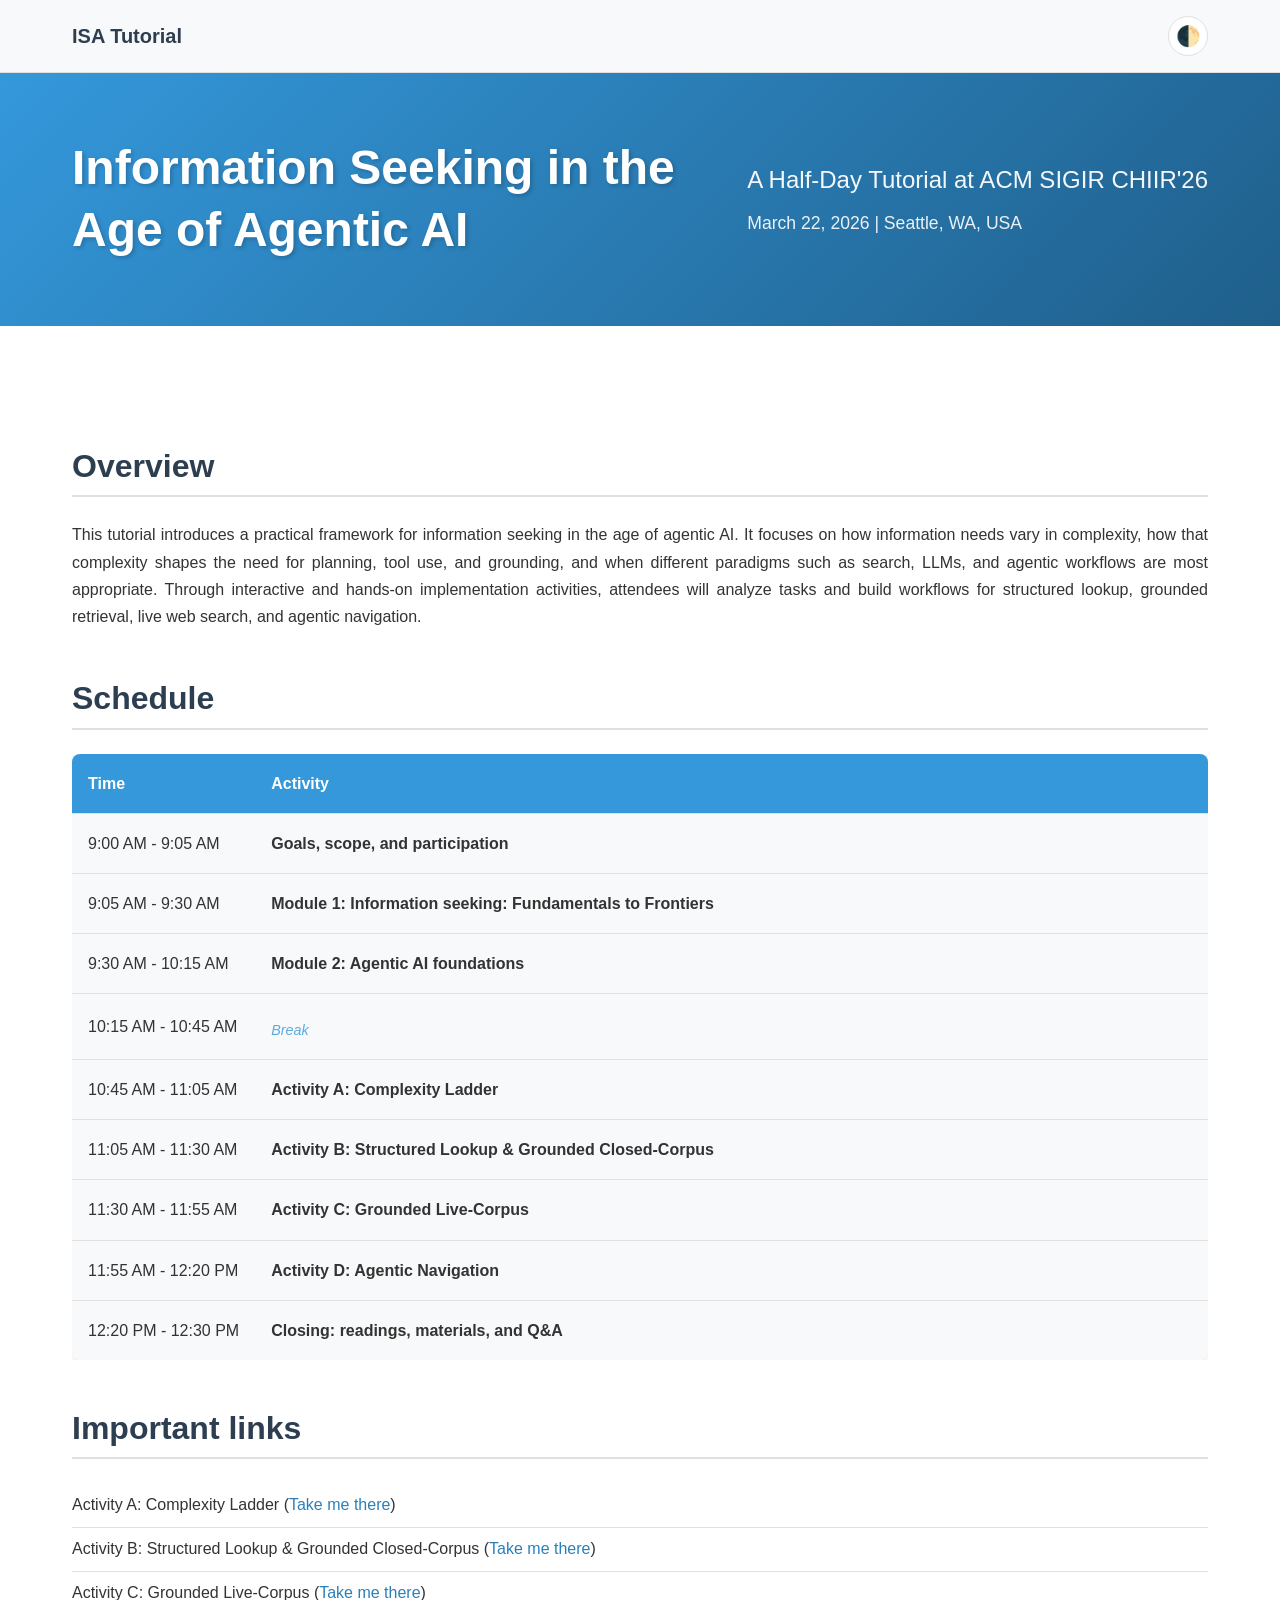
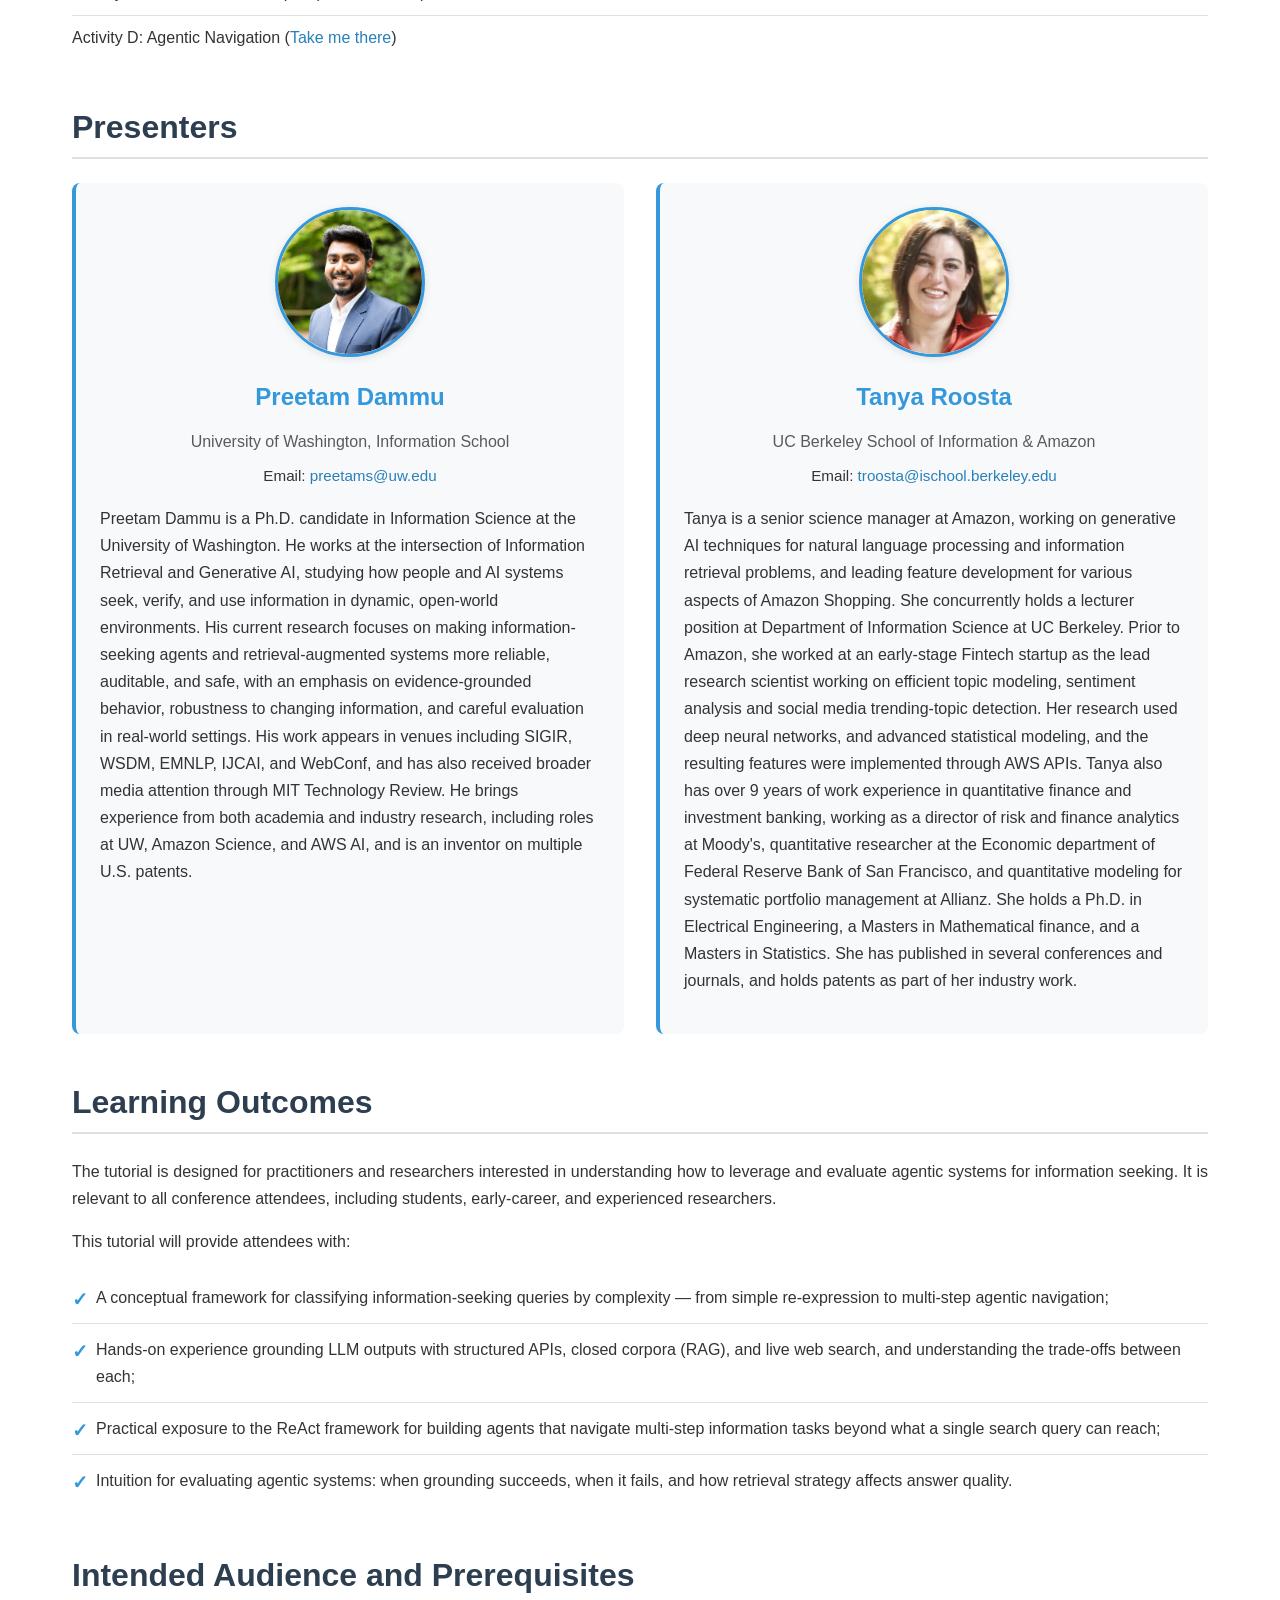
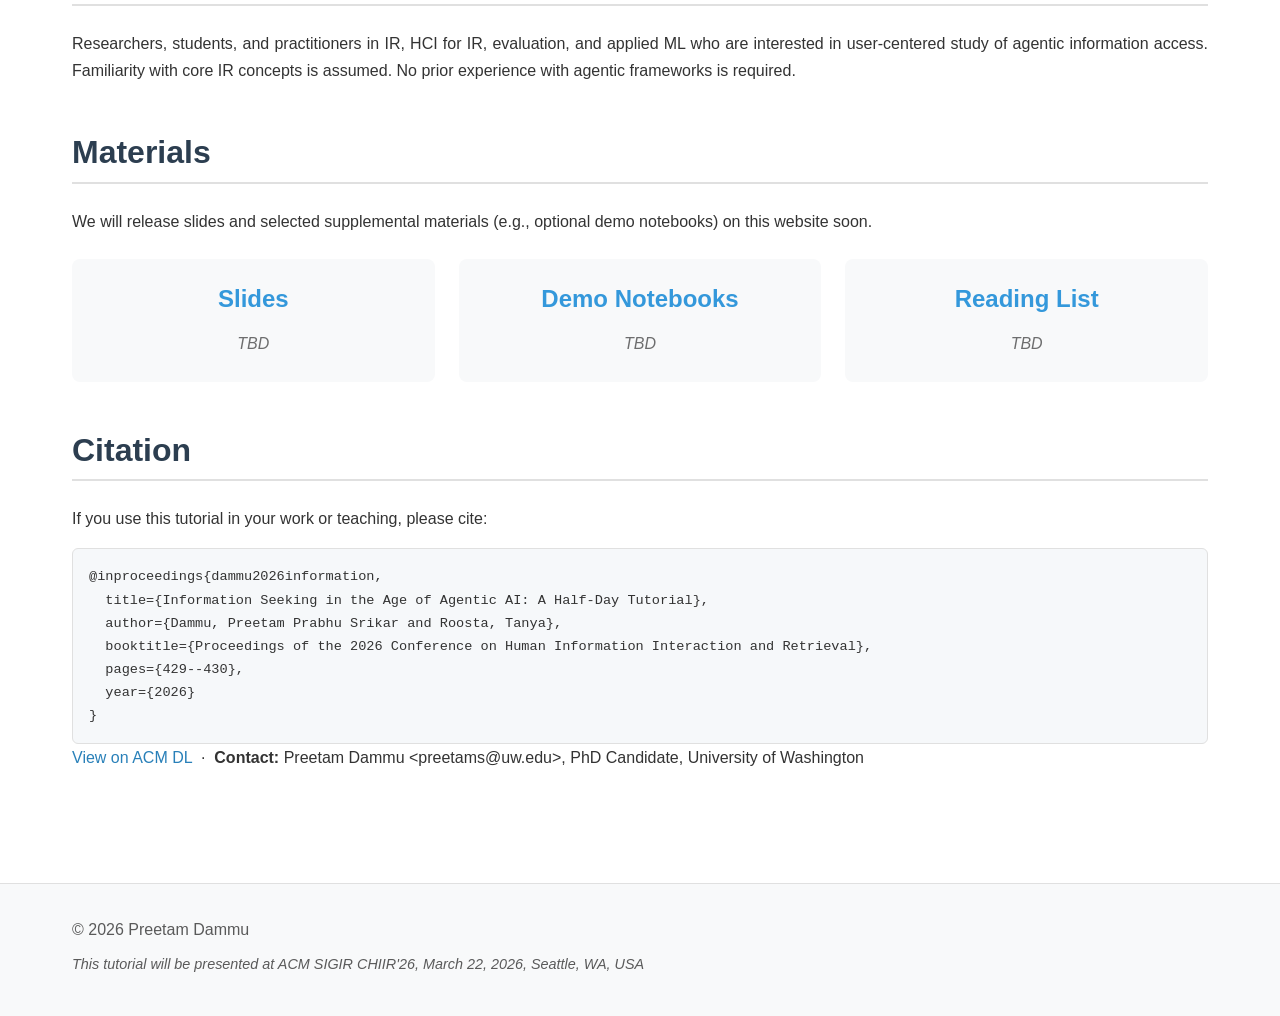
==== commit c4c35670: "updates" ====
--- a/index.html
+++ b/index.html
@@ -126,10 +126,10 @@
                     <p>The tutorial is designed for practitioners and researchers interested in understanding how to leverage and evaluate agentic systems for information seeking. It is relevant to all conference attendees, including students, early-career, and experienced researchers.</p>
                     <p>This tutorial will provide attendees with:</p>
                     <ul class="outcomes-list">
-                        <li>An understanding of agentic workflows for information seeking and how they connect to CHIIR constructs;</li>
-                        <li>Insights into designing tasks that emphasize information seeking over summarization;</li>
-                        <li>Methods for evaluating agentic systems using trace-aware rubrics and diagnostics;</li>
-                        <li>Practical exposure to open frameworks and tools for prototyping agentic IR scenarios.</li>
+                        <li>A conceptual framework for classifying information-seeking queries by complexity — from simple re-expression to multi-step agentic navigation;</li>
+                        <li>Hands-on experience grounding LLM outputs with structured APIs, closed corpora (RAG), and live web search, and understanding the trade-offs between each;</li>
+                        <li>Practical exposure to the ReAct framework for building agents that navigate multi-step information tasks beyond what a single search query can reach;</li>
+                        <li>Intuition for evaluating agentic systems: when grounding succeeds, when it fails, and how retrieval strategy affects answer quality.</li>
                     </ul>
                 </section>
 
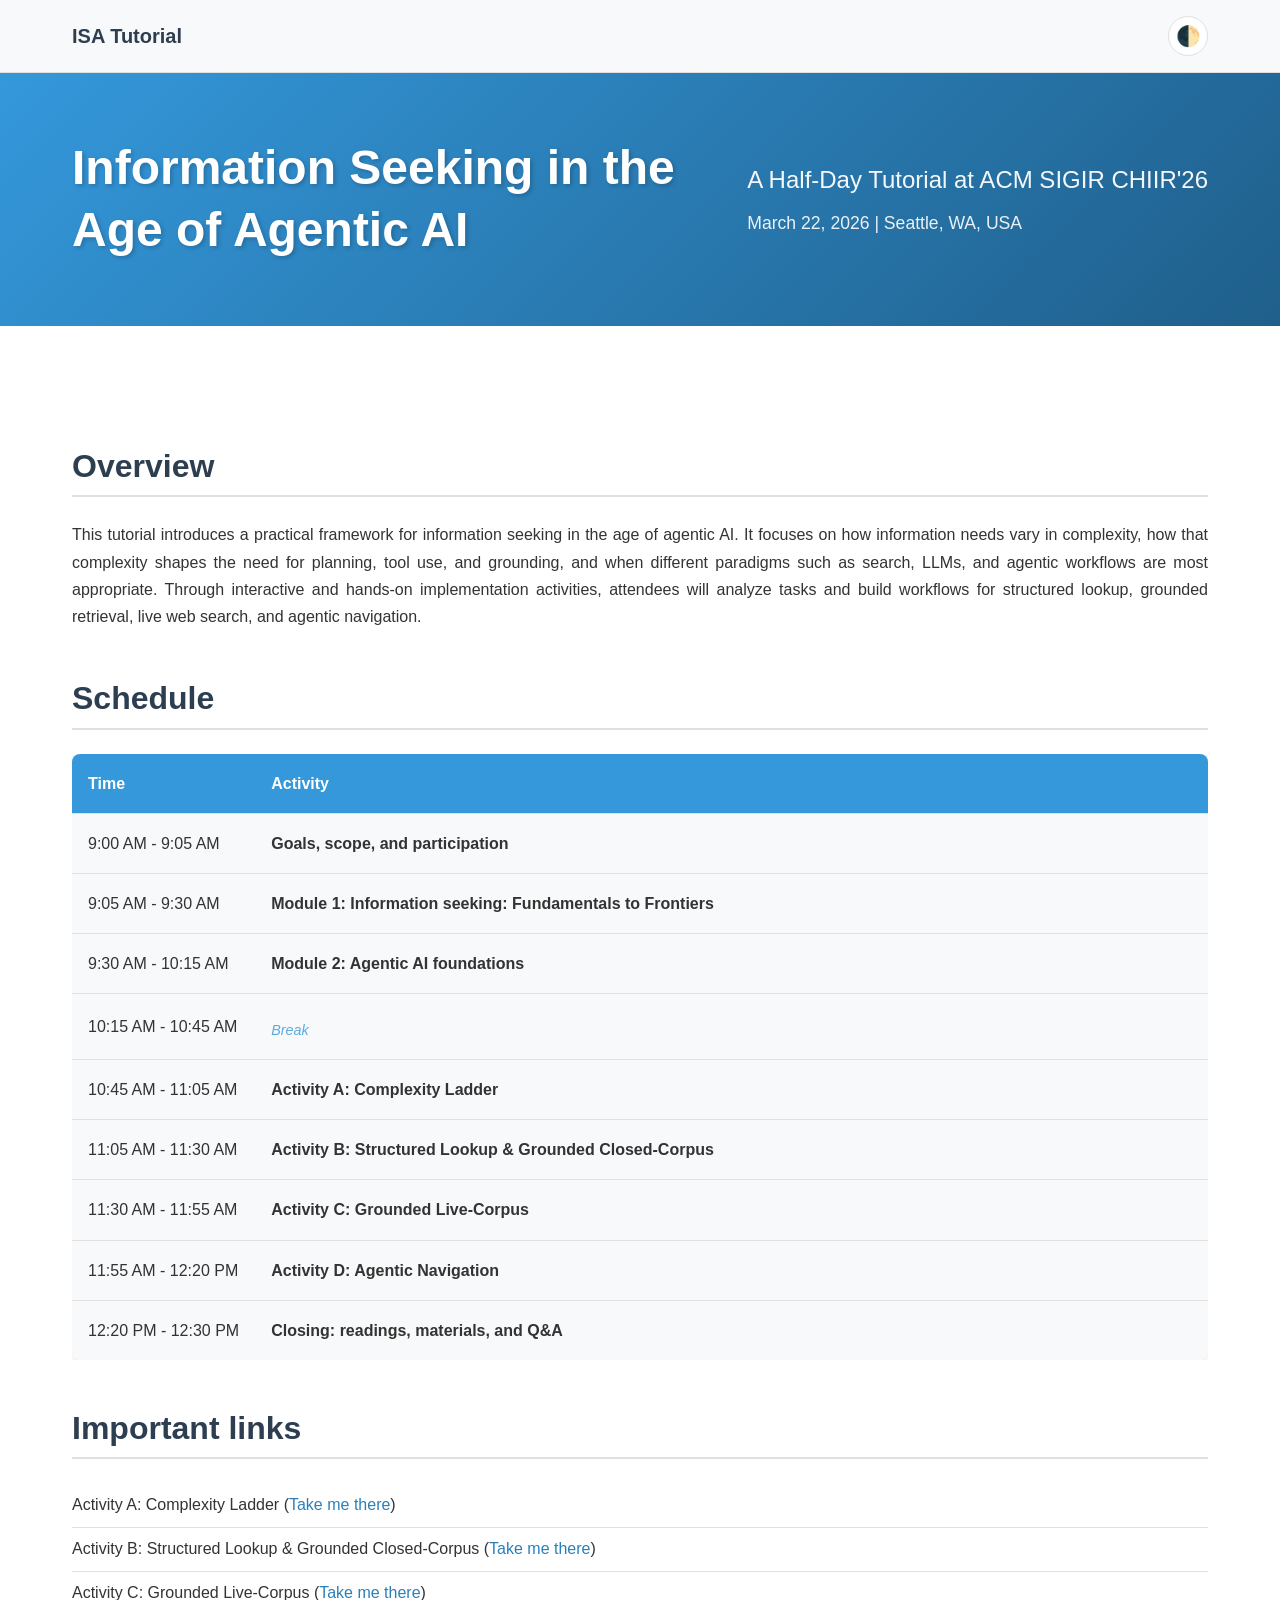
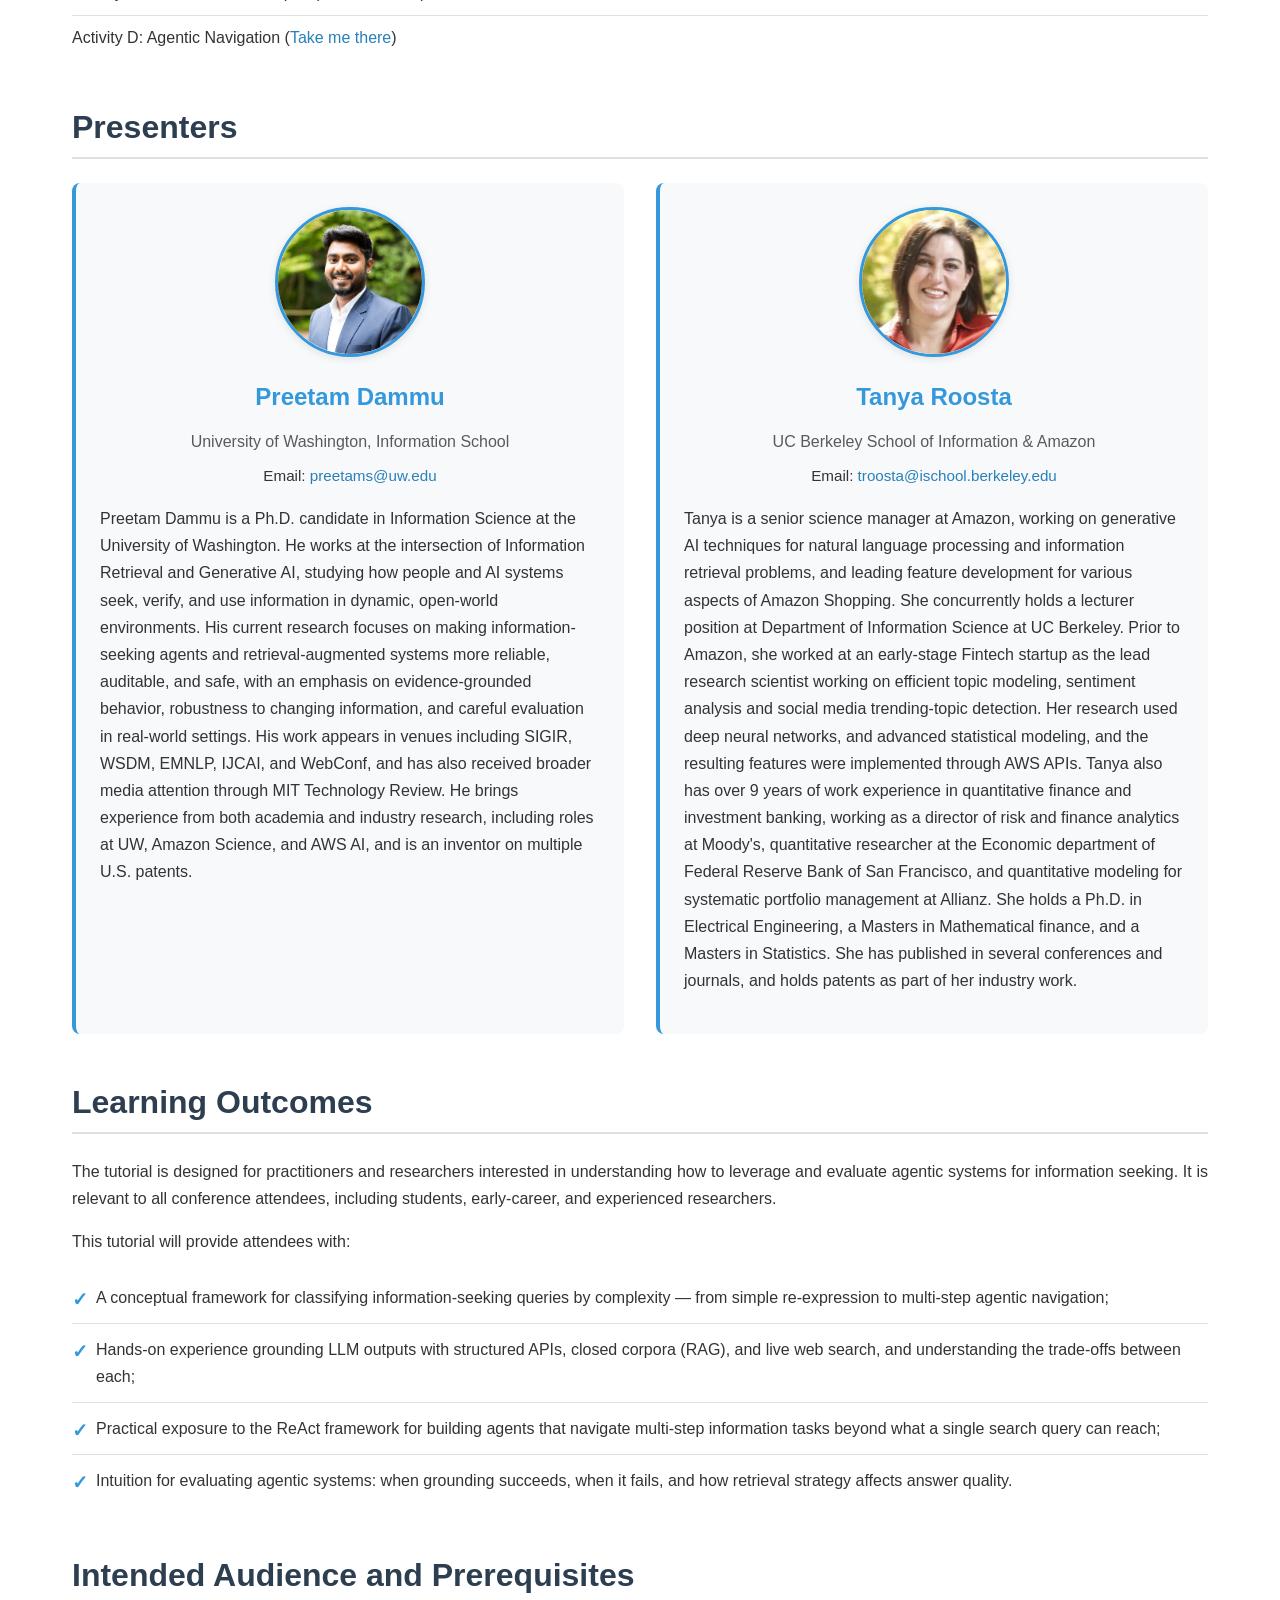
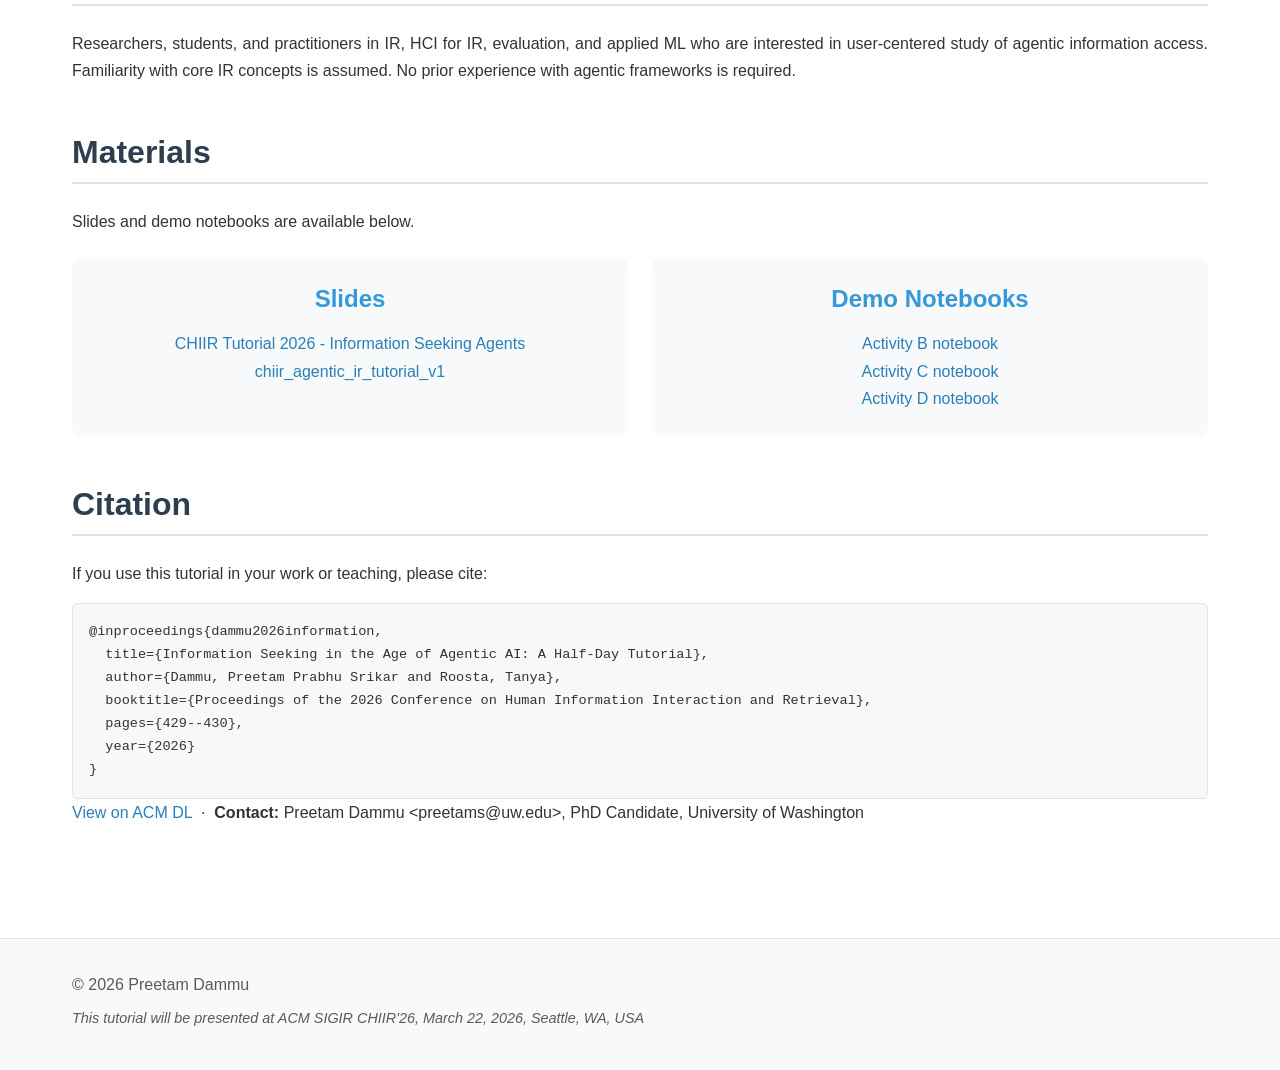
==== commit 50abf643: "added slides" ====
--- a/index.html
+++ b/index.html
@@ -140,19 +140,22 @@
 
                 <section id="materials" class="section">
                     <h2>Materials</h2>
-                    <p>We will release slides and selected supplemental materials (e.g., optional demo notebooks) on this website soon.</p>
+                    <p>Slides and demo notebooks are available below.</p>
                     <div class="materials-list">
                         <div class="material-item">
                             <h3>Slides</h3>
-                            <p><em>TBD</em></p>
+                            <p>
+                                <a href="assets/slides/CHIIR%20Tutorial%202026%20-%20Information%20Seeking%20Agents.pdf" target="_blank" rel="noopener noreferrer">CHIIR Tutorial 2026 - Information Seeking Agents</a><br>
+                                <a href="assets/slides/chiir_agentic_ir_tutorial_v1.pdf" target="_blank" rel="noopener noreferrer">chiir_agentic_ir_tutorial_v1</a>
+                            </p>
                         </div>
                         <div class="material-item">
                             <h3>Demo Notebooks</h3>
-                            <p><em>TBD</em></p>
-                        </div>
-                        <div class="material-item">
-                            <h3>Reading List</h3>
-                            <p><em>TBD</em></p>
+                            <p>
+                                <a href="notebooks/activity_b.ipynb" target="_blank" rel="noopener noreferrer">Activity B notebook</a><br>
+                                <a href="notebooks/activity_c.ipynb" target="_blank" rel="noopener noreferrer">Activity C notebook</a><br>
+                                <a href="notebooks/activity_d.ipynb" target="_blank" rel="noopener noreferrer">Activity D notebook</a>
+                            </p>
                         </div>
                     </div>
                 </section>
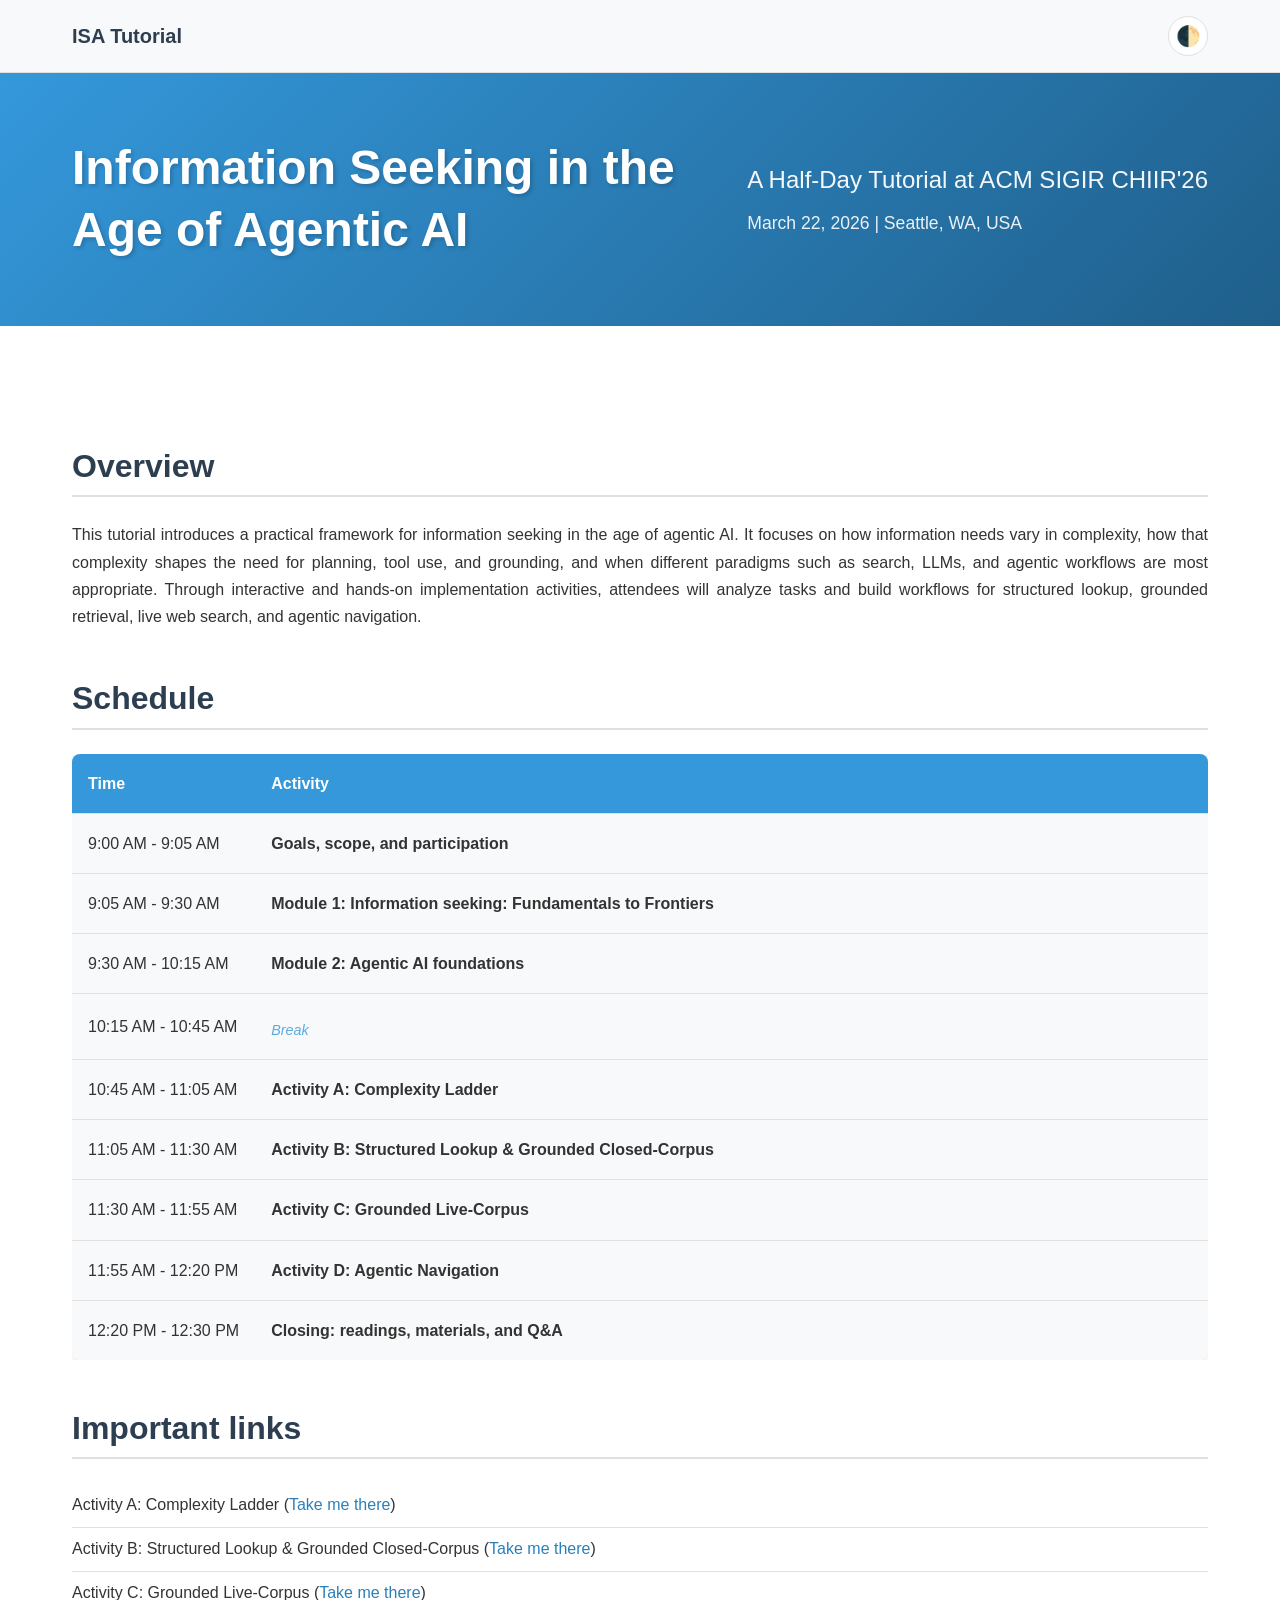
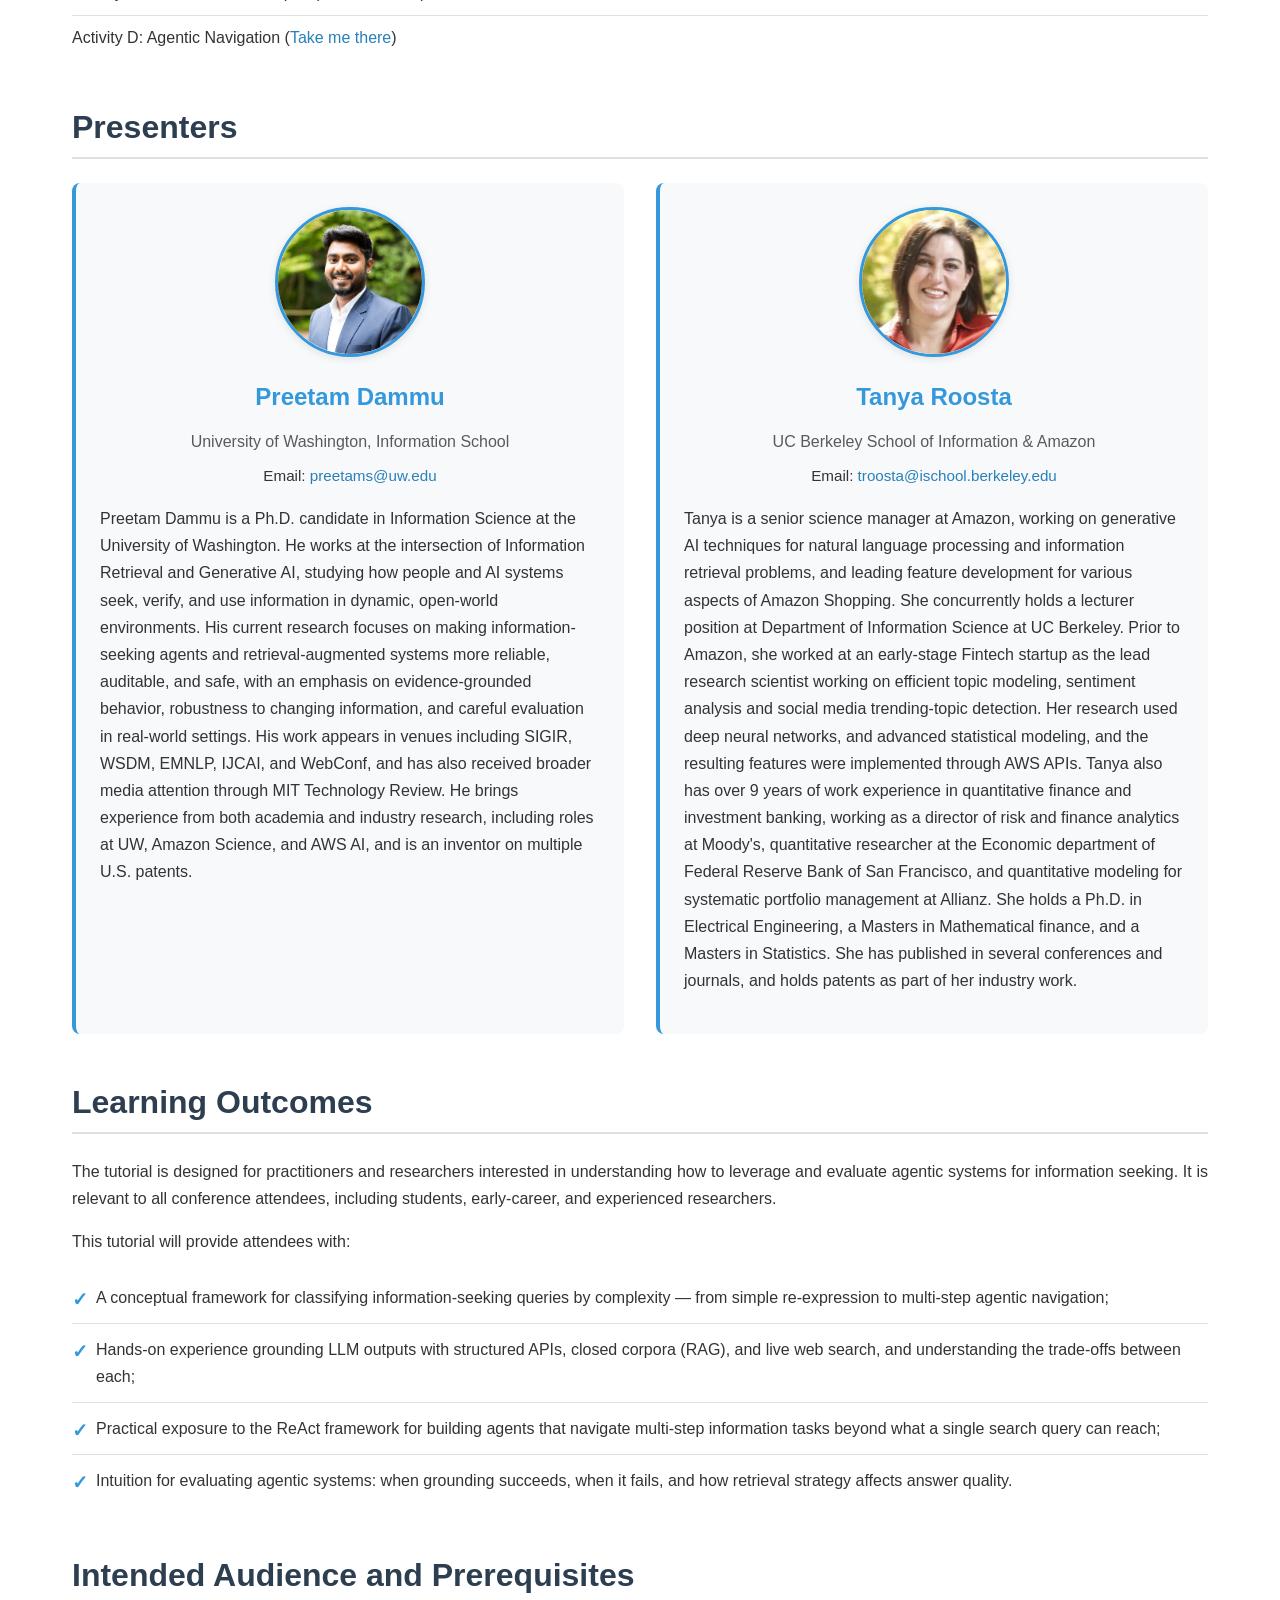
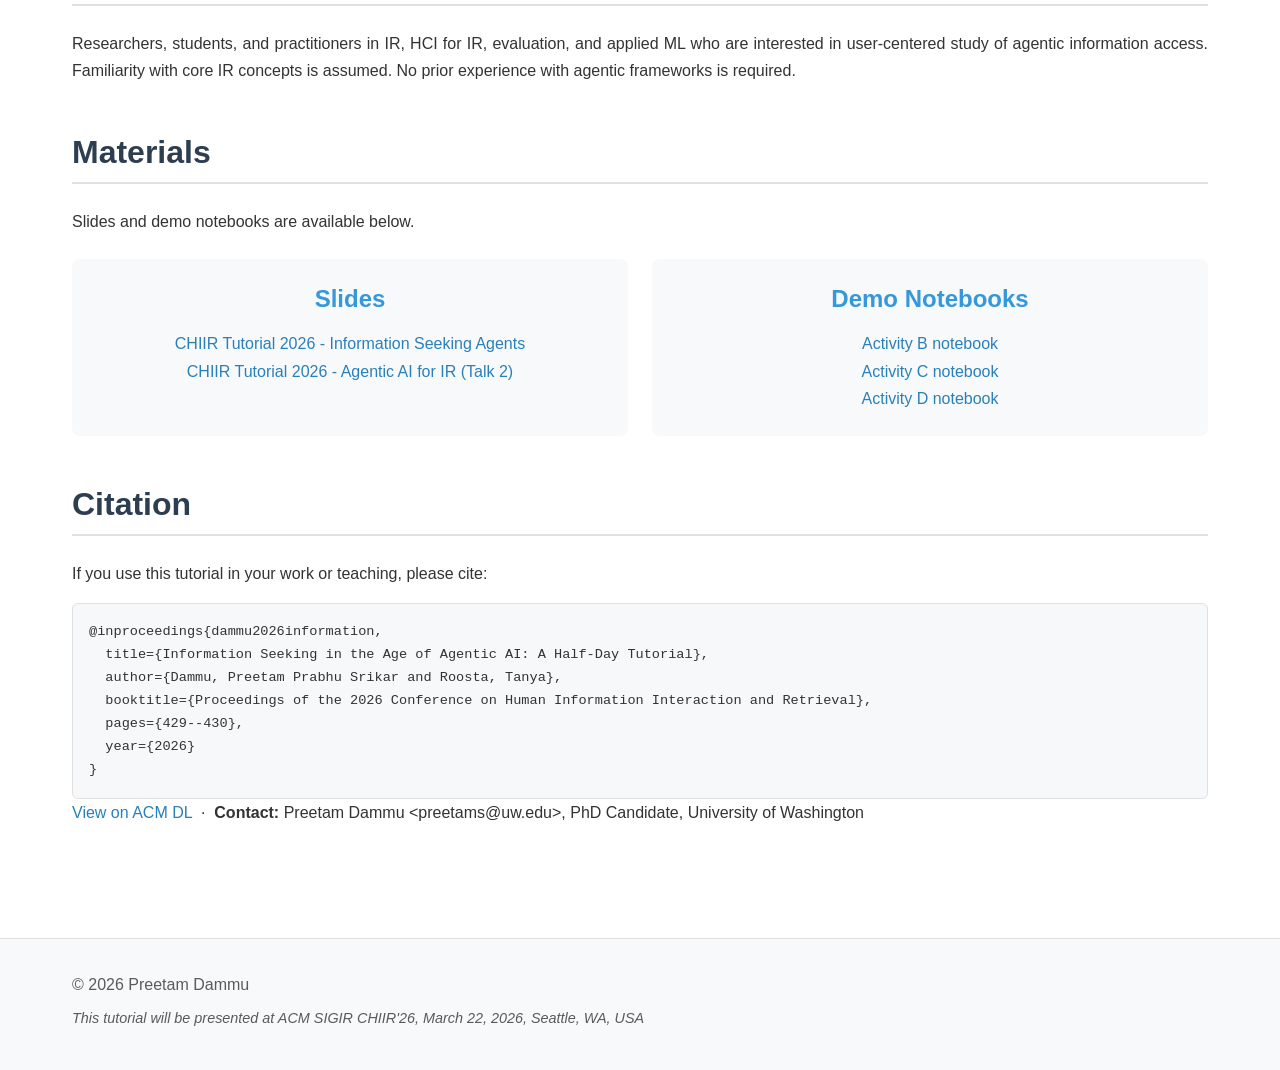
==== commit 837b538b: "updates" ====
--- a/index.html
+++ b/index.html
@@ -146,7 +146,7 @@
                             <h3>Slides</h3>
                             <p>
                                 <a href="assets/slides/CHIIR%20Tutorial%202026%20-%20Information%20Seeking%20Agents.pdf" target="_blank" rel="noopener noreferrer">CHIIR Tutorial 2026 - Information Seeking Agents</a><br>
-                                <a href="assets/slides/chiir_agentic_ir_tutorial_v1.pdf" target="_blank" rel="noopener noreferrer">chiir_agentic_ir_tutorial_v1</a>
+                                <a href="assets/slides/CHIIR%20Tutorial%202026%20-%20Agentic%20AI%20for%20IR%20%28Talk%202%29.pdf" target="_blank" rel="noopener noreferrer">CHIIR Tutorial 2026 - Agentic AI for IR (Talk 2)</a>
                             </p>
                         </div>
                         <div class="material-item">
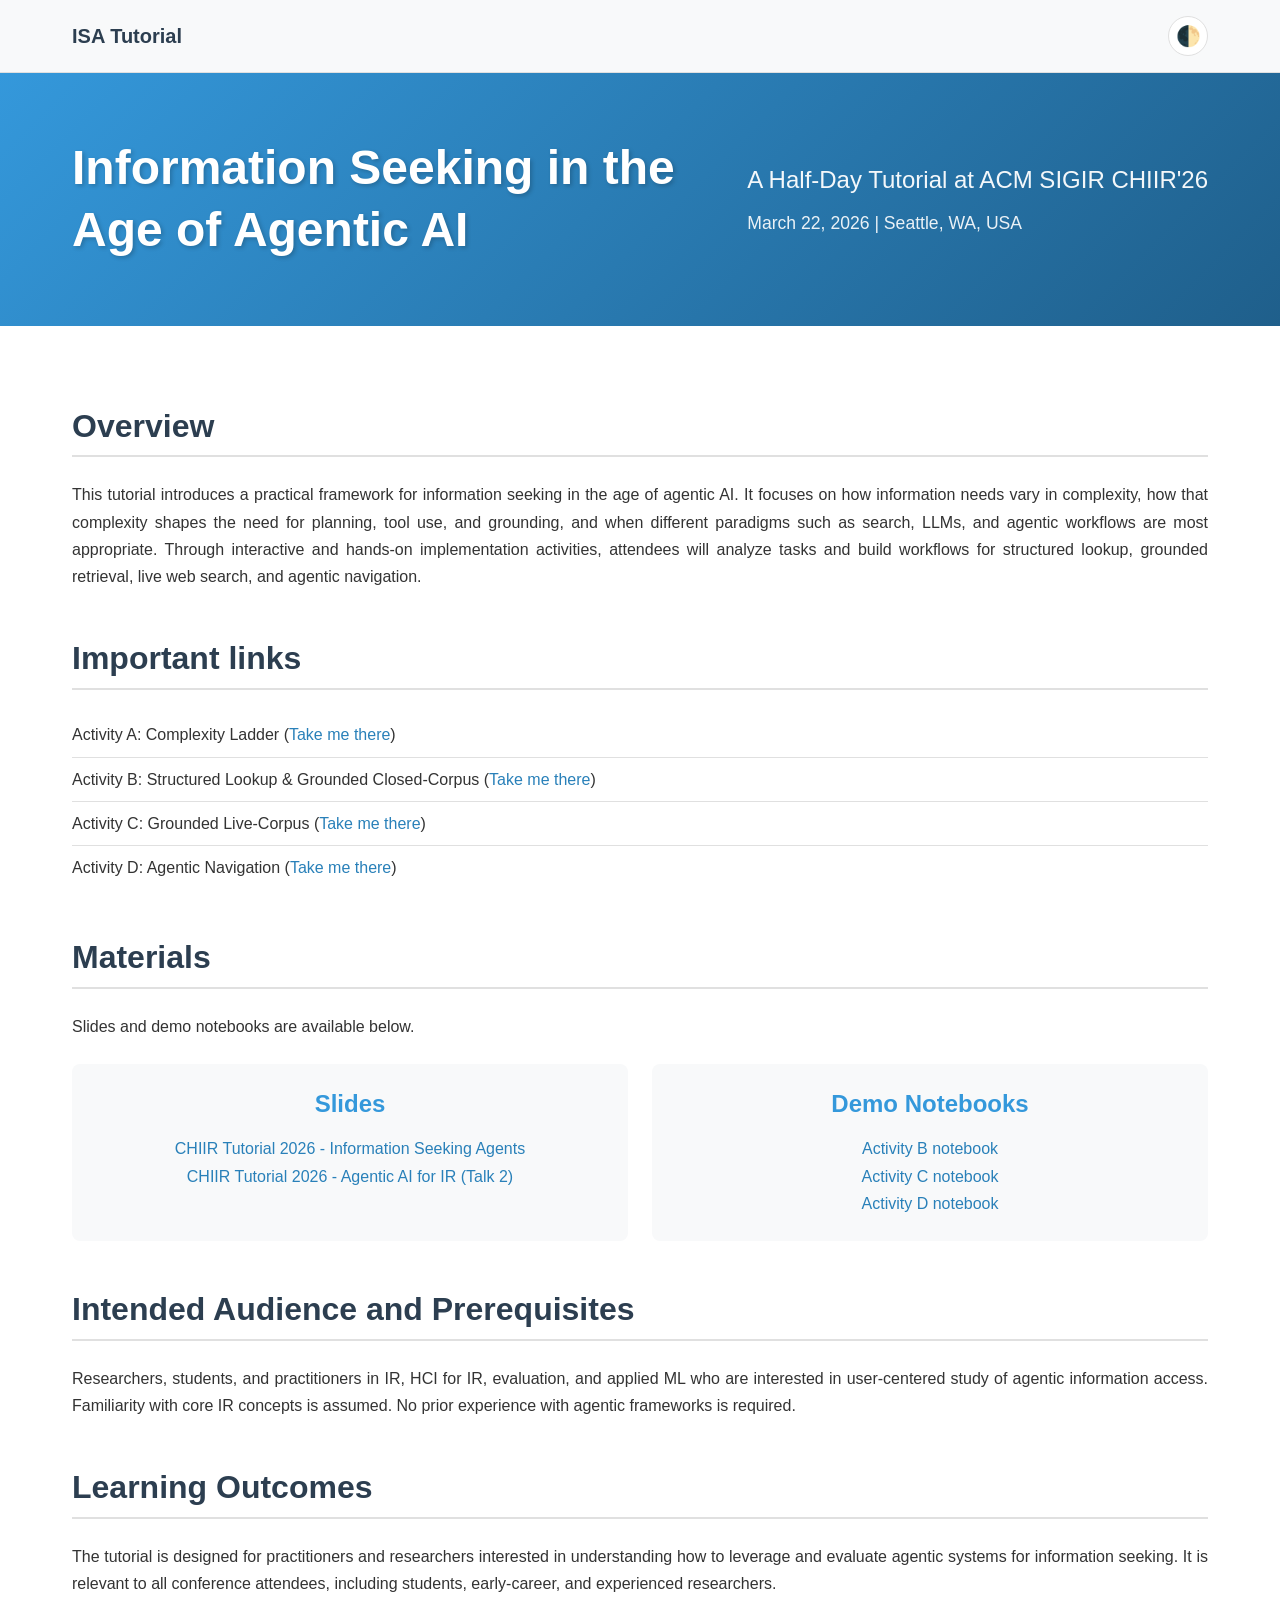
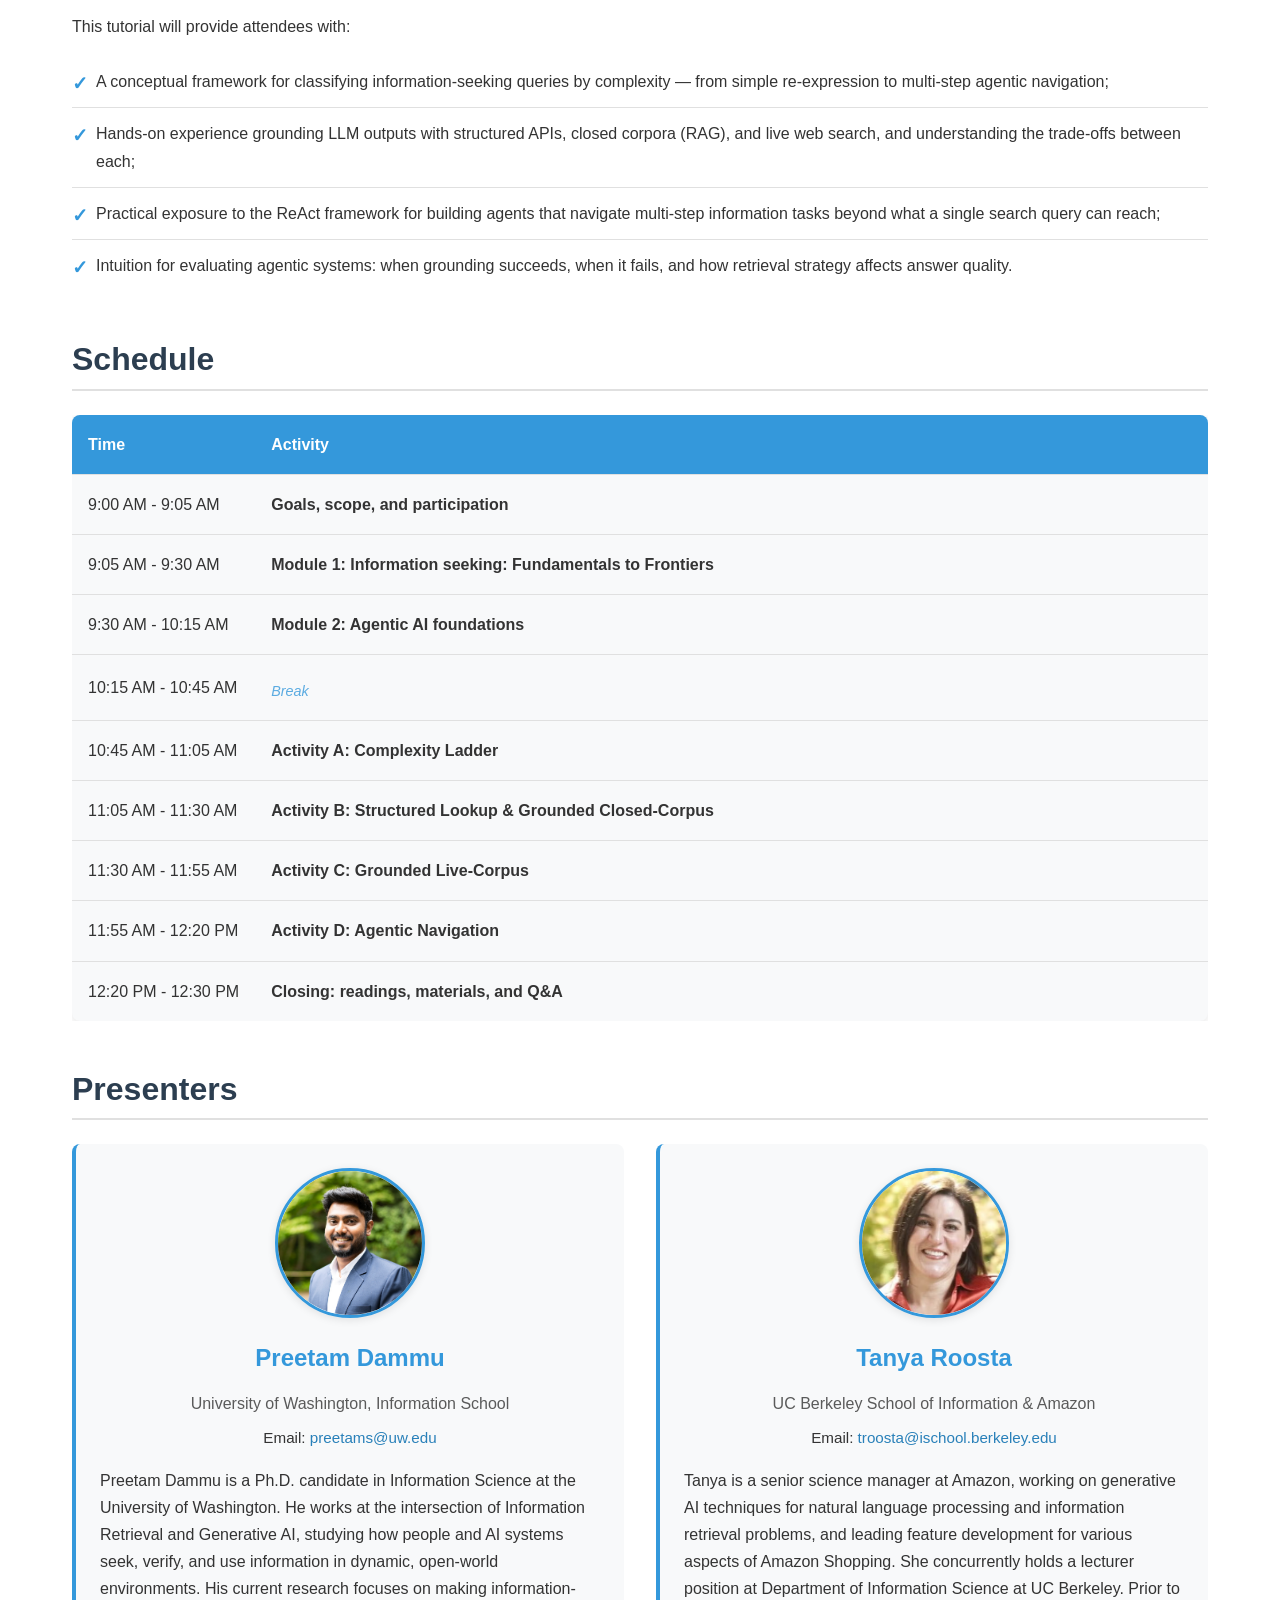
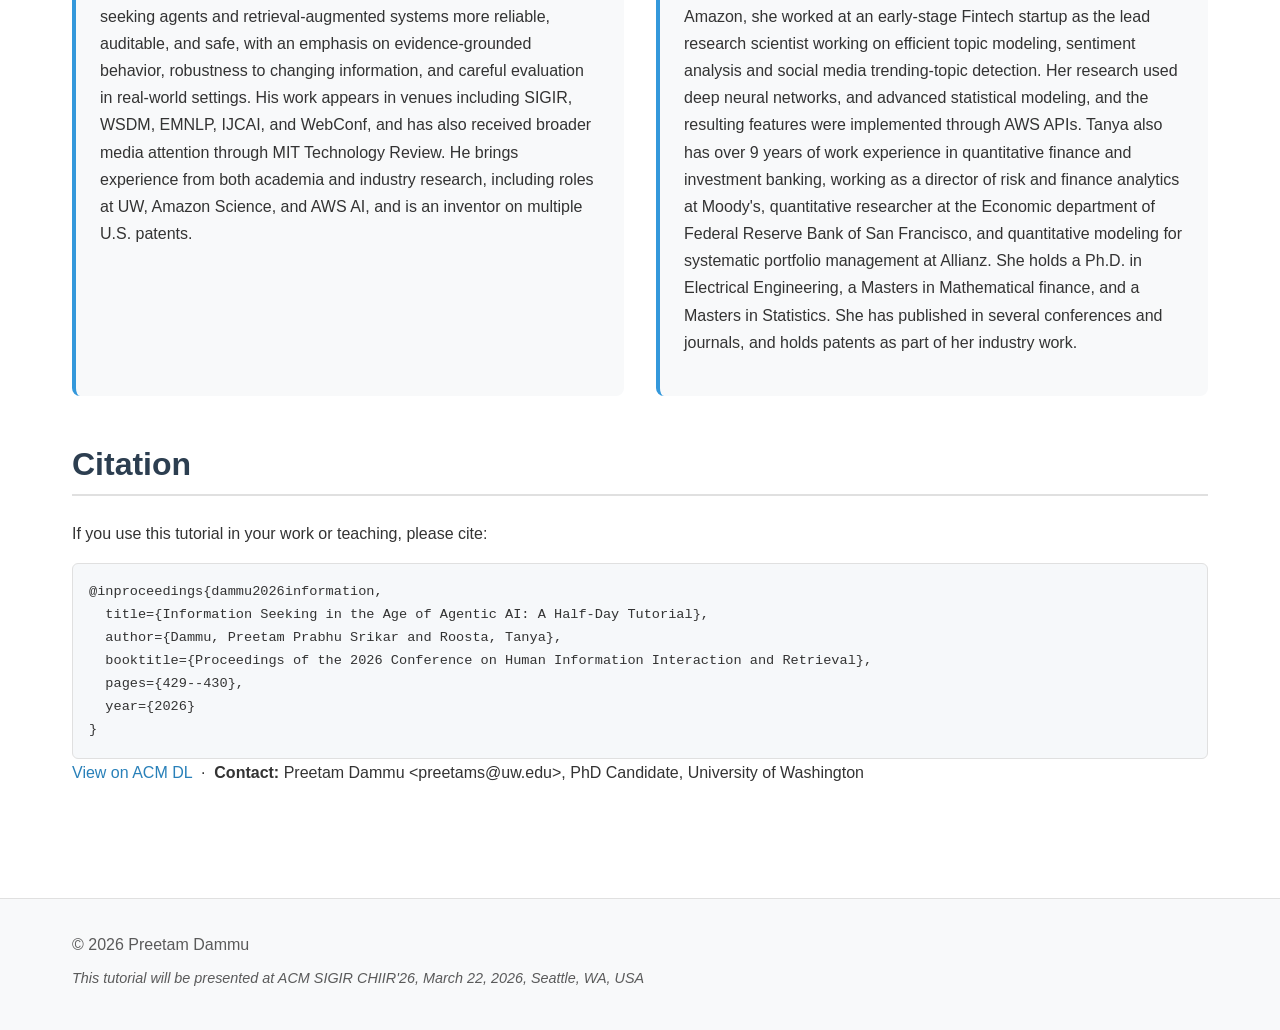
==== commit 443cc94a: "reorder sections" ====
--- a/index.html
+++ b/index.html
@@ -39,58 +39,6 @@
                     <p>This tutorial introduces a practical framework for information seeking in the age of agentic AI. It focuses on how information needs vary in complexity, how that complexity shapes the need for planning, tool use, and grounding, and when different paradigms such as search, LLMs, and agentic workflows are most appropriate. Through interactive and hands-on implementation activities, attendees will analyze tasks and build workflows for structured lookup, grounded retrieval, live web search, and agentic navigation.</p>
                 </section>
 
-                <section id="schedule" class="section">
-                    <h2>Schedule</h2>
-                    <div class="schedule-table">
-                        <table>
-                            <thead>
-                                <tr>
-                                    <th>Time</th>
-                                    <th>Activity</th>
-                                </tr>
-                            </thead>
-                            <tbody>
-                                <tr>
-                                    <td>9:00 AM - 9:05 AM</td>
-                                    <td><strong>Goals, scope, and participation</strong></td>
-                                </tr>
-                                <tr>
-                                    <td>9:05 AM - 9:30 AM</td>
-                                    <td><strong>Module 1: Information seeking: Fundamentals to Frontiers</strong></td>
-                                </tr>
-                                <tr>
-                                    <td>9:30 AM - 10:15 AM</td>
-                                    <td><strong>Module 2: Agentic AI foundations</strong></td>
-                                </tr>
-                                <tr>
-                                    <td>10:15 AM - 10:45 AM</td>
-                                    <td><em>Break</em></td>
-                                </tr>
-                                <tr>
-                                    <td>10:45 AM - 11:05 AM</td>
-                                    <td><strong>Activity A: Complexity Ladder</strong></td>
-                                </tr>
-                                <tr>
-                                    <td>11:05 AM - 11:30 AM</td>
-                                    <td><strong>Activity B: Structured Lookup &amp; Grounded Closed-Corpus</strong></td>
-                                </tr>
-                                <tr>
-                                    <td>11:30 AM - 11:55 AM</td>
-                                    <td><strong>Activity C: Grounded Live-Corpus</strong></td>
-                                </tr>
-                                <tr>
-                                    <td>11:55 AM - 12:20 PM</td>
-                                    <td><strong>Activity D: Agentic Navigation</strong></td>
-                                </tr>
-                                <tr>
-                                    <td>12:20 PM - 12:30 PM</td>
-                                    <td><strong>Closing: readings, materials, and Q&amp;A</strong></td>
-                                </tr>
-                            </tbody>
-                        </table>
-                    </div>
-                </section>
-
                 <section id="important-links" class="section">
                     <h2>Important links</h2>
                     <ul class="important-links-list">
@@ -101,24 +49,31 @@
                     </ul>
                 </section>
 
-                <section id="presenters" class="section">
-                    <h2>Presenters</h2>
-                    <div class="presenters-grid">
-                        <div class="presenter">
-                            <img src="bios/preetam_pic.jpg" alt="Preetam Dammu" class="presenter-photo">
-                            <h3>Preetam Dammu</h3>
-                            <p class="affiliation">University of Washington, Information School</p>
-                            <p class="email">Email: <a href="mailto:preetams@uw.edu">preetams@uw.edu</a></p>
-                            <p id="preetam-bio" class="bio-content">Preetam Dammu is a Ph.D. candidate in Information Science at the University of Washington. He works at the intersection of Information Retrieval and Generative AI, studying how people and AI systems seek, verify, and use information in dynamic, open-world environments. His current research focuses on making information-seeking agents and retrieval-augmented systems more reliable, auditable, and safe, with an emphasis on evidence-grounded behavior, robustness to changing information, and careful evaluation in real-world settings. His work appears in venues including SIGIR, WSDM, EMNLP, IJCAI, and WebConf, and has also received broader media attention through MIT Technology Review. He brings experience from both academia and industry research, including roles at UW, Amazon Science, and AWS AI, and is an inventor on multiple U.S. patents.</p>
-                        </div>
-                        <div class="presenter">
-                            <img src="bios/tanya_pic.avif" alt="Tanya Roosta" class="presenter-photo">
-                            <h3>Tanya Roosta</h3>
-                            <p class="affiliation">UC Berkeley School of Information & Amazon</p>
-                            <p class="email">Email: <a href="mailto:troosta@ischool.berkeley.edu">troosta@ischool.berkeley.edu</a></p>
-                            <p id="tanya-bio" class="bio-content">Tanya is a senior science manager at Amazon, working on generative AI techniques for natural language processing and information retrieval problems, and leading feature development for various aspects of Amazon Shopping. She concurrently holds a lecturer position at Department of Information Science at UC Berkeley. Prior to Amazon, she worked at an early-stage Fintech startup as the lead research scientist working on efficient topic modeling, sentiment analysis and social media trending-topic detection. Her research used deep neural networks, and advanced statistical modeling, and the resulting features were implemented through AWS APIs. Tanya also has over 9 years of work experience in quantitative finance and investment banking, working as a director of risk and finance analytics at Moody's, quantitative researcher at the Economic department of Federal Reserve Bank of San Francisco, and quantitative modeling for systematic portfolio management at Allianz. She holds a Ph.D. in Electrical Engineering, a Masters in Mathematical finance, and a Masters in Statistics. She has published in several conferences and journals, and holds patents as part of her industry work.</p>
-                        </div>
-                    </div>
+                <section id="materials" class="section">
+                    <h2>Materials</h2>
+                    <p>Slides and demo notebooks are available below.</p>
+                    <div class="materials-list">
+                        <div class="material-item">
+                            <h3>Slides</h3>
+                            <p>
+                                <a href="assets/slides/CHIIR%20Tutorial%202026%20-%20Information%20Seeking%20Agents.pdf" target="_blank" rel="noopener noreferrer">CHIIR Tutorial 2026 - Information Seeking Agents</a><br>
+                                <a href="assets/slides/CHIIR%20Tutorial%202026%20-%20Agentic%20AI%20for%20IR%20%28Talk%202%29.pdf" target="_blank" rel="noopener noreferrer">CHIIR Tutorial 2026 - Agentic AI for IR (Talk 2)</a>
+                            </p>
+                        </div>
+                        <div class="material-item">
+                            <h3>Demo Notebooks</h3>
+                            <p>
+                                <a href="notebooks/activity_b.ipynb" target="_blank" rel="noopener noreferrer">Activity B notebook</a><br>
+                                <a href="notebooks/activity_c.ipynb" target="_blank" rel="noopener noreferrer">Activity C notebook</a><br>
+                                <a href="notebooks/activity_d.ipynb" target="_blank" rel="noopener noreferrer">Activity D notebook</a>
+                            </p>
+                        </div>
+                    </div>
+                </section>
+
+                <section id="audience" class="section">
+                    <h2>Intended Audience and Prerequisites</h2>
+                    <p>Researchers, students, and practitioners in IR, HCI for IR, evaluation, and applied ML who are interested in user-centered study of agentic information access. Familiarity with core IR concepts is assumed. No prior experience with agentic frameworks is required.</p>
                 </section>
 
                 <section id="learning-outcomes" class="section">
@@ -133,29 +88,74 @@
                     </ul>
                 </section>
 
-                <section id="audience" class="section">
-                    <h2>Intended Audience and Prerequisites</h2>
-                    <p>Researchers, students, and practitioners in IR, HCI for IR, evaluation, and applied ML who are interested in user-centered study of agentic information access. Familiarity with core IR concepts is assumed. No prior experience with agentic frameworks is required.</p>
-                </section>
-
-                <section id="materials" class="section">
-                    <h2>Materials</h2>
-                    <p>Slides and demo notebooks are available below.</p>
-                    <div class="materials-list">
-                        <div class="material-item">
-                            <h3>Slides</h3>
-                            <p>
-                                <a href="assets/slides/CHIIR%20Tutorial%202026%20-%20Information%20Seeking%20Agents.pdf" target="_blank" rel="noopener noreferrer">CHIIR Tutorial 2026 - Information Seeking Agents</a><br>
-                                <a href="assets/slides/CHIIR%20Tutorial%202026%20-%20Agentic%20AI%20for%20IR%20%28Talk%202%29.pdf" target="_blank" rel="noopener noreferrer">CHIIR Tutorial 2026 - Agentic AI for IR (Talk 2)</a>
-                            </p>
-                        </div>
-                        <div class="material-item">
-                            <h3>Demo Notebooks</h3>
-                            <p>
-                                <a href="notebooks/activity_b.ipynb" target="_blank" rel="noopener noreferrer">Activity B notebook</a><br>
-                                <a href="notebooks/activity_c.ipynb" target="_blank" rel="noopener noreferrer">Activity C notebook</a><br>
-                                <a href="notebooks/activity_d.ipynb" target="_blank" rel="noopener noreferrer">Activity D notebook</a>
-                            </p>
+                <section id="schedule" class="section">
+                    <h2>Schedule</h2>
+                    <div class="schedule-table">
+                        <table>
+                            <thead>
+                                <tr>
+                                    <th>Time</th>
+                                    <th>Activity</th>
+                                </tr>
+                            </thead>
+                            <tbody>
+                                <tr>
+                                    <td>9:00 AM - 9:05 AM</td>
+                                    <td><strong>Goals, scope, and participation</strong></td>
+                                </tr>
+                                <tr>
+                                    <td>9:05 AM - 9:30 AM</td>
+                                    <td><strong>Module 1: Information seeking: Fundamentals to Frontiers</strong></td>
+                                </tr>
+                                <tr>
+                                    <td>9:30 AM - 10:15 AM</td>
+                                    <td><strong>Module 2: Agentic AI foundations</strong></td>
+                                </tr>
+                                <tr>
+                                    <td>10:15 AM - 10:45 AM</td>
+                                    <td><em>Break</em></td>
+                                </tr>
+                                <tr>
+                                    <td>10:45 AM - 11:05 AM</td>
+                                    <td><strong>Activity A: Complexity Ladder</strong></td>
+                                </tr>
+                                <tr>
+                                    <td>11:05 AM - 11:30 AM</td>
+                                    <td><strong>Activity B: Structured Lookup &amp; Grounded Closed-Corpus</strong></td>
+                                </tr>
+                                <tr>
+                                    <td>11:30 AM - 11:55 AM</td>
+                                    <td><strong>Activity C: Grounded Live-Corpus</strong></td>
+                                </tr>
+                                <tr>
+                                    <td>11:55 AM - 12:20 PM</td>
+                                    <td><strong>Activity D: Agentic Navigation</strong></td>
+                                </tr>
+                                <tr>
+                                    <td>12:20 PM - 12:30 PM</td>
+                                    <td><strong>Closing: readings, materials, and Q&amp;A</strong></td>
+                                </tr>
+                            </tbody>
+                        </table>
+                    </div>
+                </section>
+
+                <section id="presenters" class="section">
+                    <h2>Presenters</h2>
+                    <div class="presenters-grid">
+                        <div class="presenter">
+                            <img src="bios/preetam_pic.jpg" alt="Preetam Dammu" class="presenter-photo">
+                            <h3>Preetam Dammu</h3>
+                            <p class="affiliation">University of Washington, Information School</p>
+                            <p class="email">Email: <a href="mailto:preetams@uw.edu">preetams@uw.edu</a></p>
+                            <p id="preetam-bio" class="bio-content">Preetam Dammu is a Ph.D. candidate in Information Science at the University of Washington. He works at the intersection of Information Retrieval and Generative AI, studying how people and AI systems seek, verify, and use information in dynamic, open-world environments. His current research focuses on making information-seeking agents and retrieval-augmented systems more reliable, auditable, and safe, with an emphasis on evidence-grounded behavior, robustness to changing information, and careful evaluation in real-world settings. His work appears in venues including SIGIR, WSDM, EMNLP, IJCAI, and WebConf, and has also received broader media attention through MIT Technology Review. He brings experience from both academia and industry research, including roles at UW, Amazon Science, and AWS AI, and is an inventor on multiple U.S. patents.</p>
+                        </div>
+                        <div class="presenter">
+                            <img src="bios/tanya_pic.avif" alt="Tanya Roosta" class="presenter-photo">
+                            <h3>Tanya Roosta</h3>
+                            <p class="affiliation">UC Berkeley School of Information & Amazon</p>
+                            <p class="email">Email: <a href="mailto:troosta@ischool.berkeley.edu">troosta@ischool.berkeley.edu</a></p>
+                            <p id="tanya-bio" class="bio-content">Tanya is a senior science manager at Amazon, working on generative AI techniques for natural language processing and information retrieval problems, and leading feature development for various aspects of Amazon Shopping. She concurrently holds a lecturer position at Department of Information Science at UC Berkeley. Prior to Amazon, she worked at an early-stage Fintech startup as the lead research scientist working on efficient topic modeling, sentiment analysis and social media trending-topic detection. Her research used deep neural networks, and advanced statistical modeling, and the resulting features were implemented through AWS APIs. Tanya also has over 9 years of work experience in quantitative finance and investment banking, working as a director of risk and finance analytics at Moody's, quantitative researcher at the Economic department of Federal Reserve Bank of San Francisco, and quantitative modeling for systematic portfolio management at Allianz. She holds a Ph.D. in Electrical Engineering, a Masters in Mathematical finance, and a Masters in Statistics. She has published in several conferences and journals, and holds patents as part of her industry work.</p>
                         </div>
                     </div>
                 </section>
--- a/css/style.css
+++ b/css/style.css
@@ -204,6 +204,11 @@
     margin-bottom: 0;
 }
 
+/* Tighten spacing before the first section heading ("Overview"). */
+#abstract h2 {
+    margin-top: 0;
+}
+
 /* Presenters grid */
 .presenters-grid {
     display: grid;
